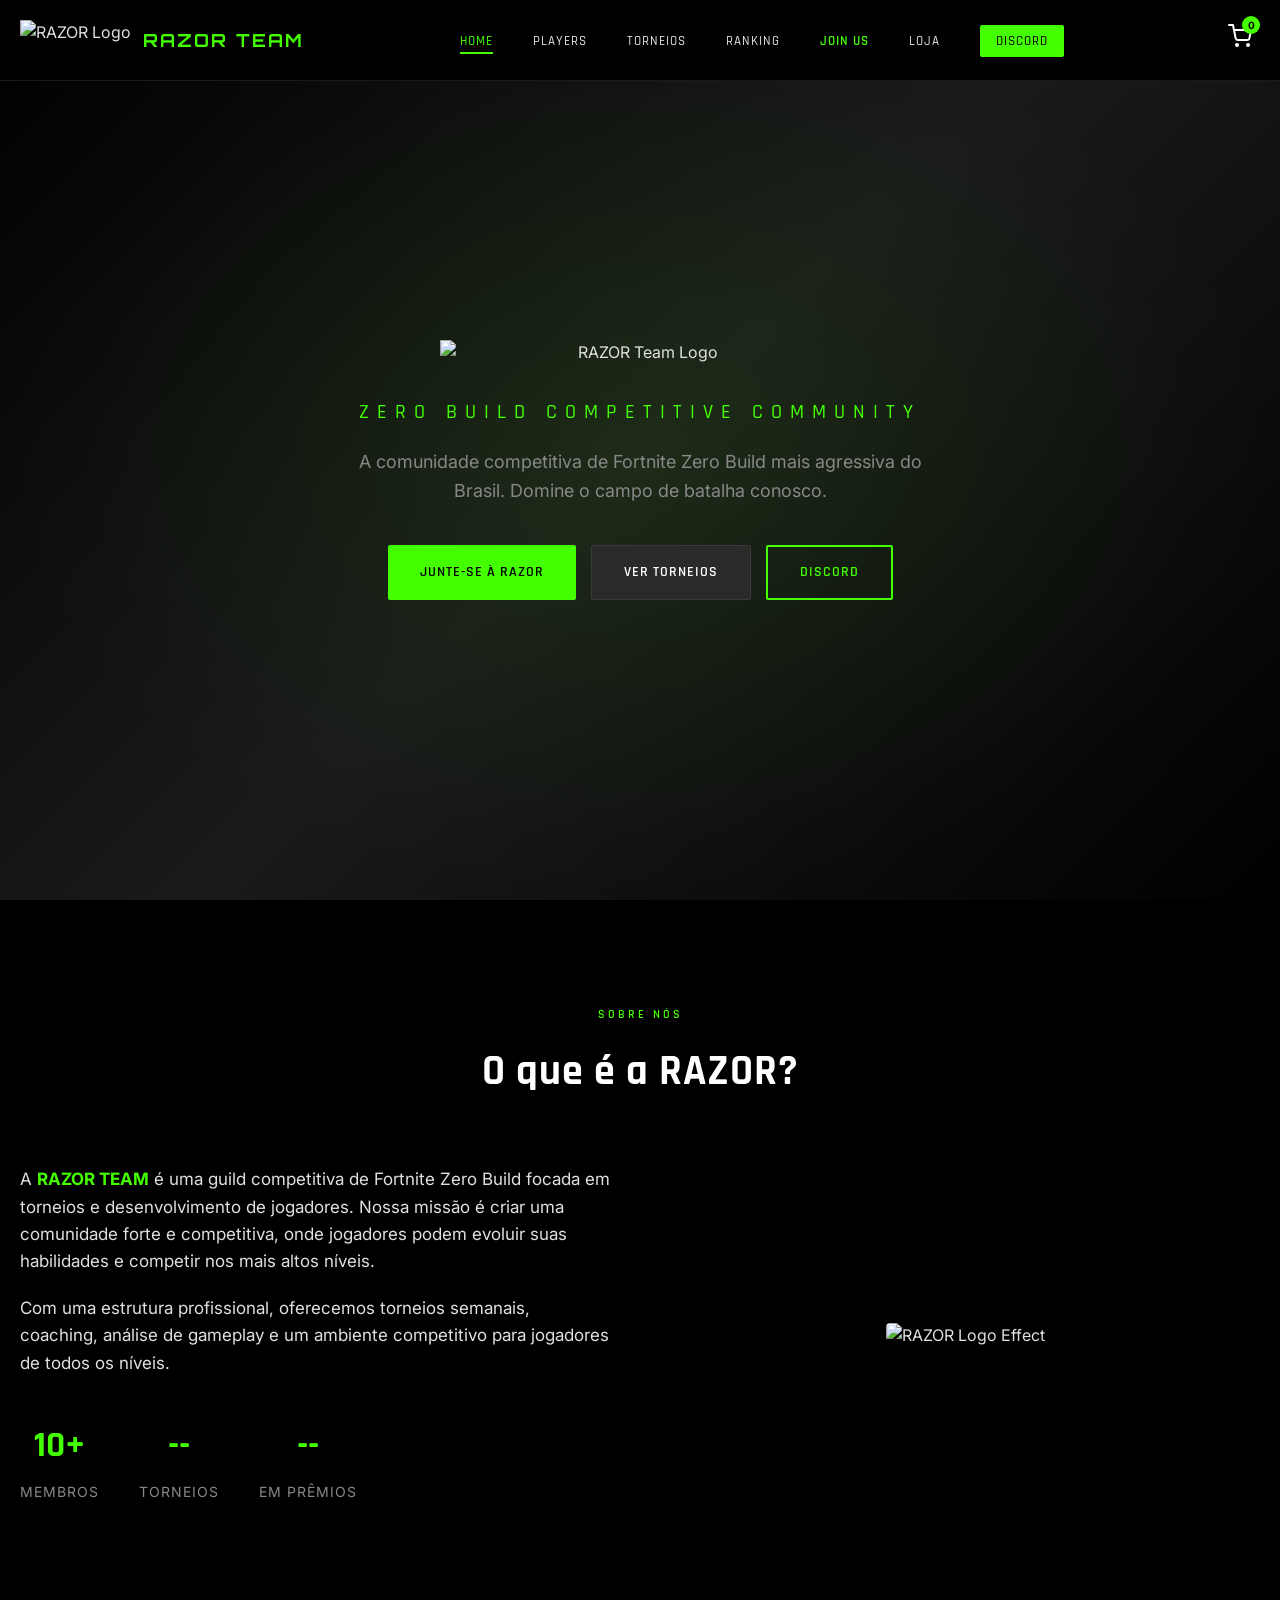
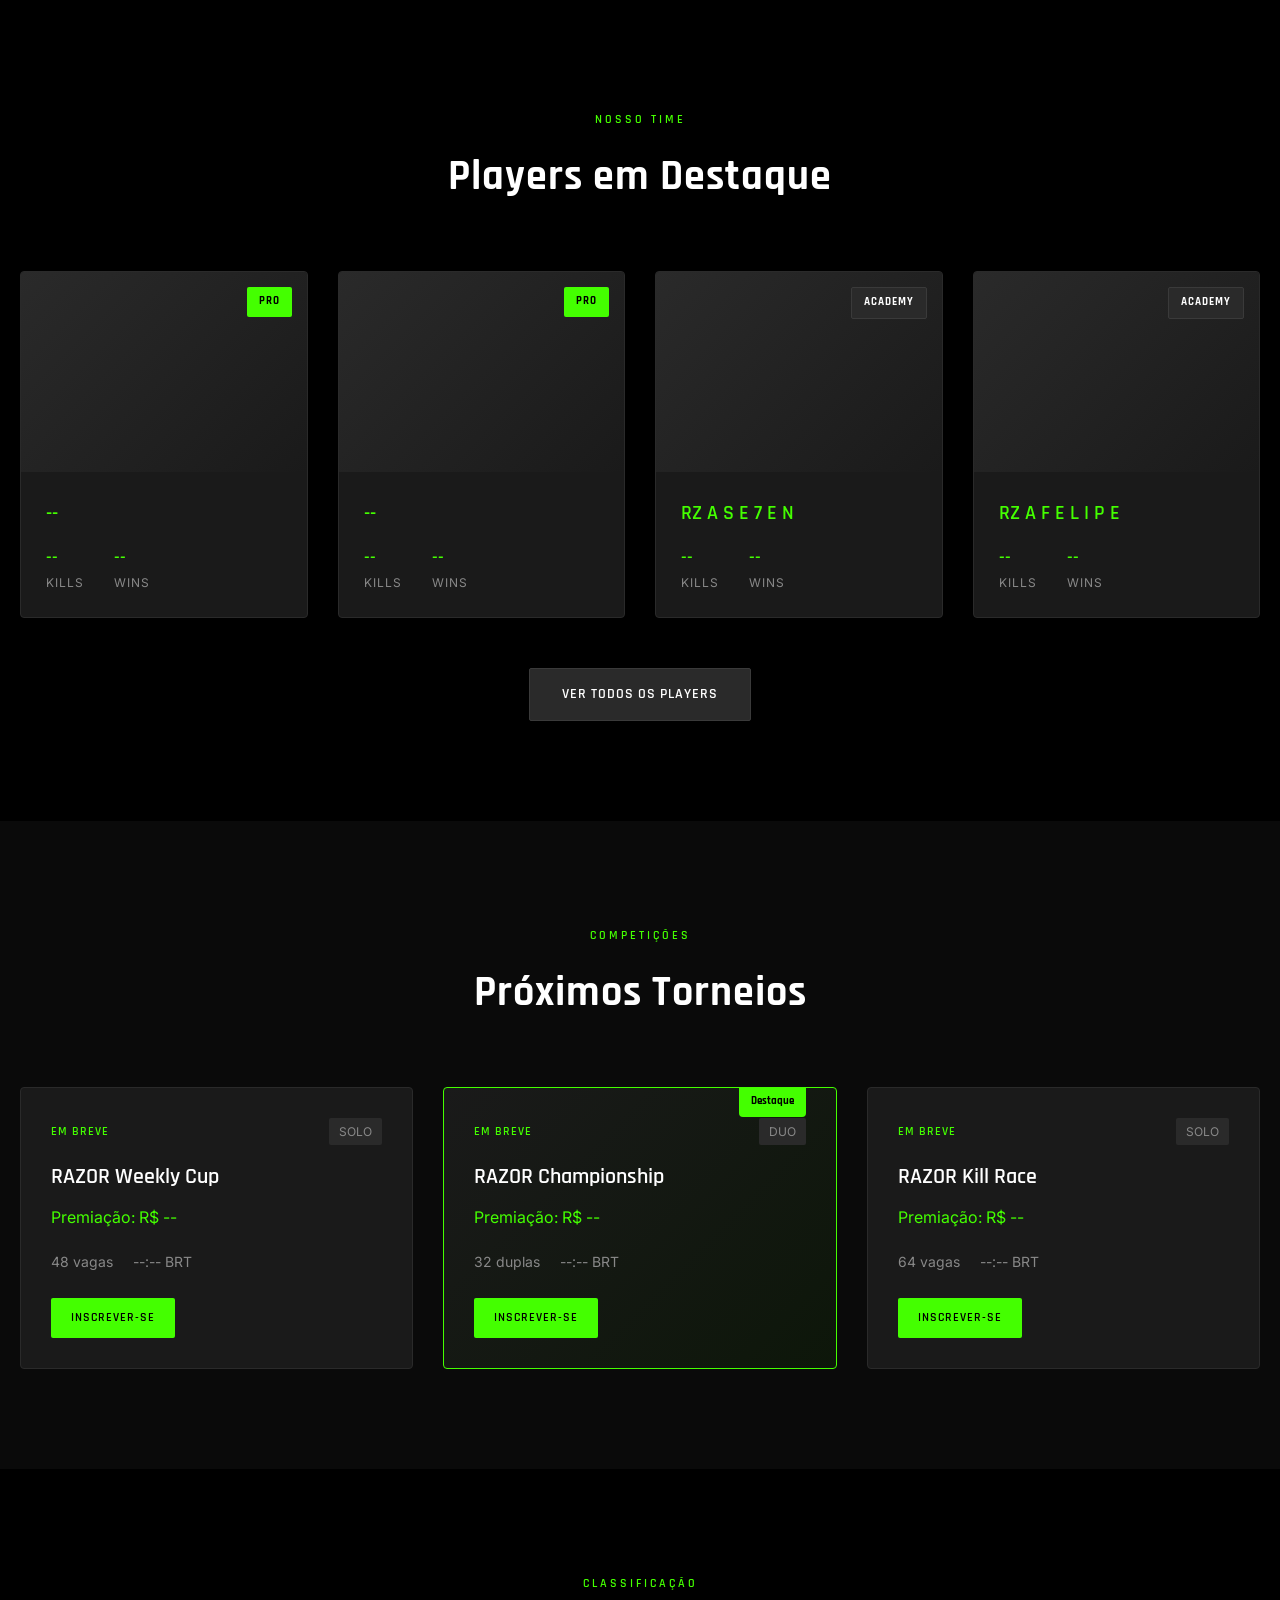
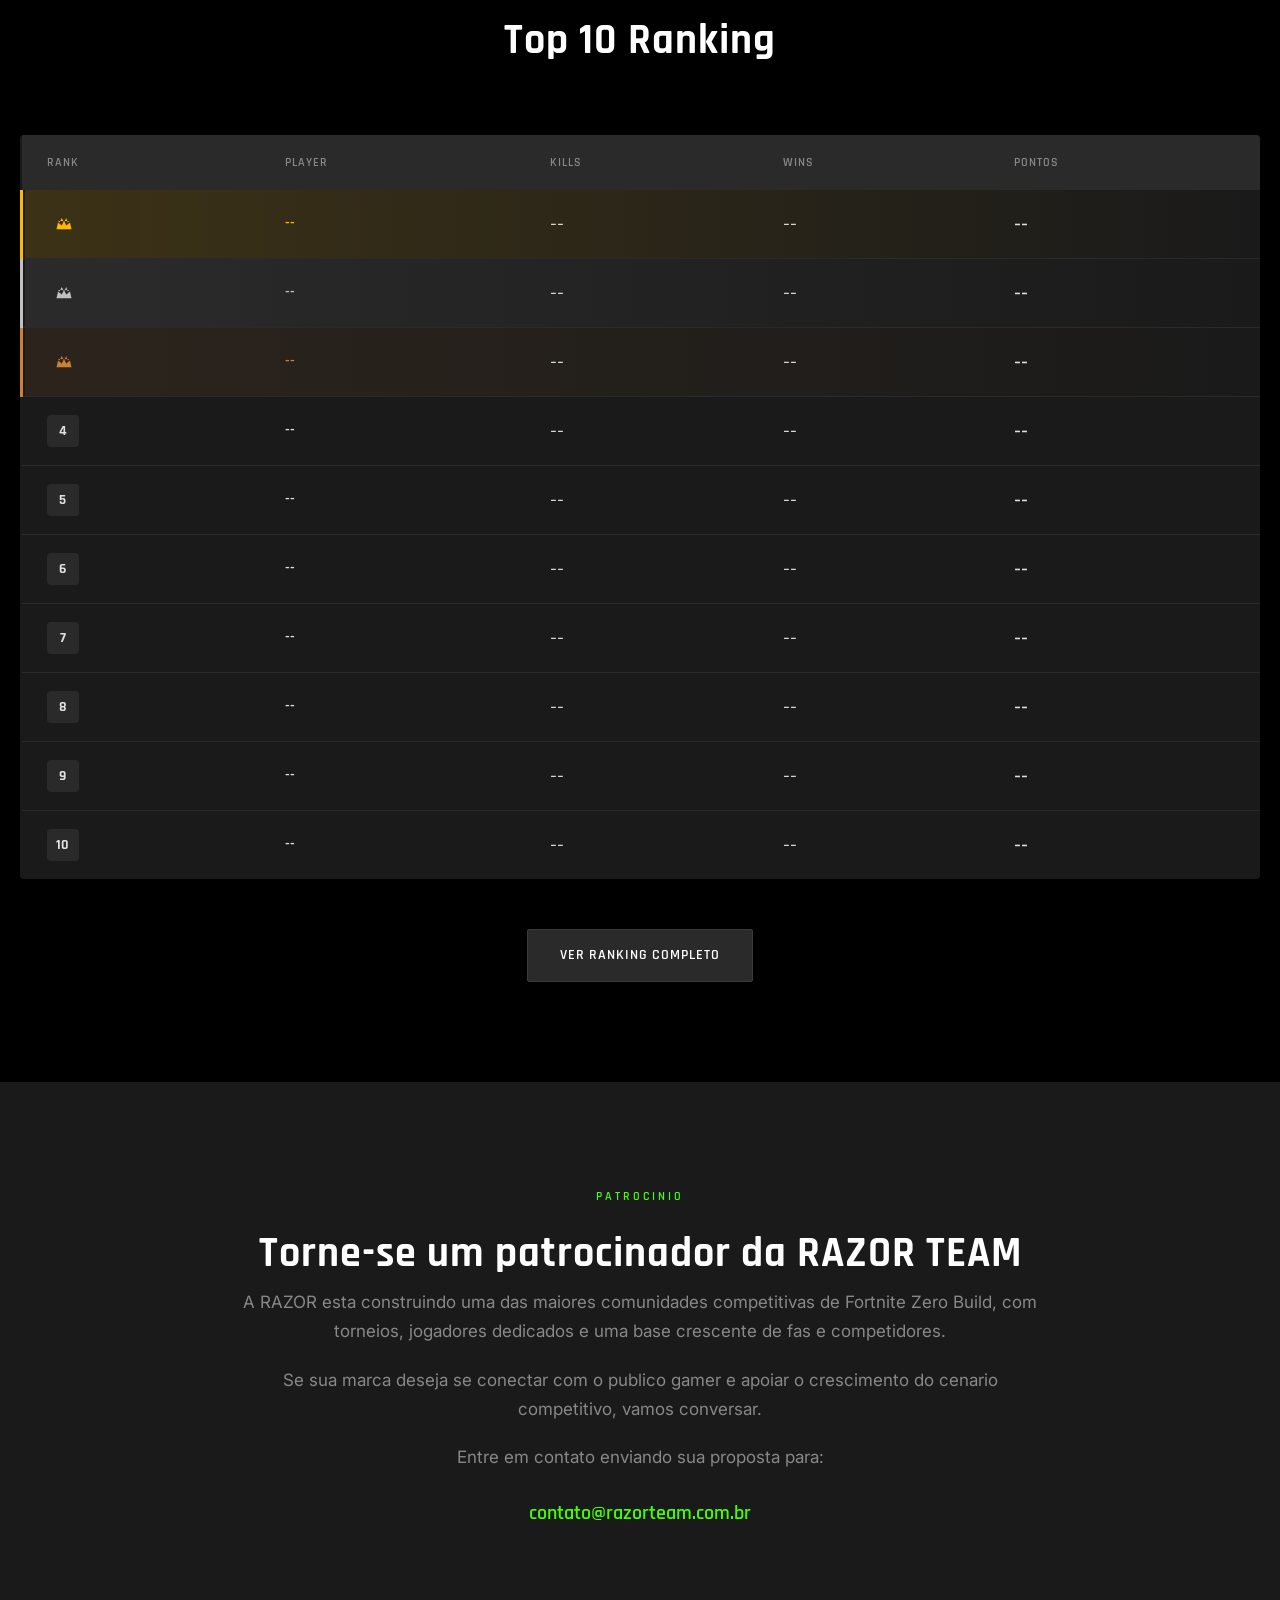
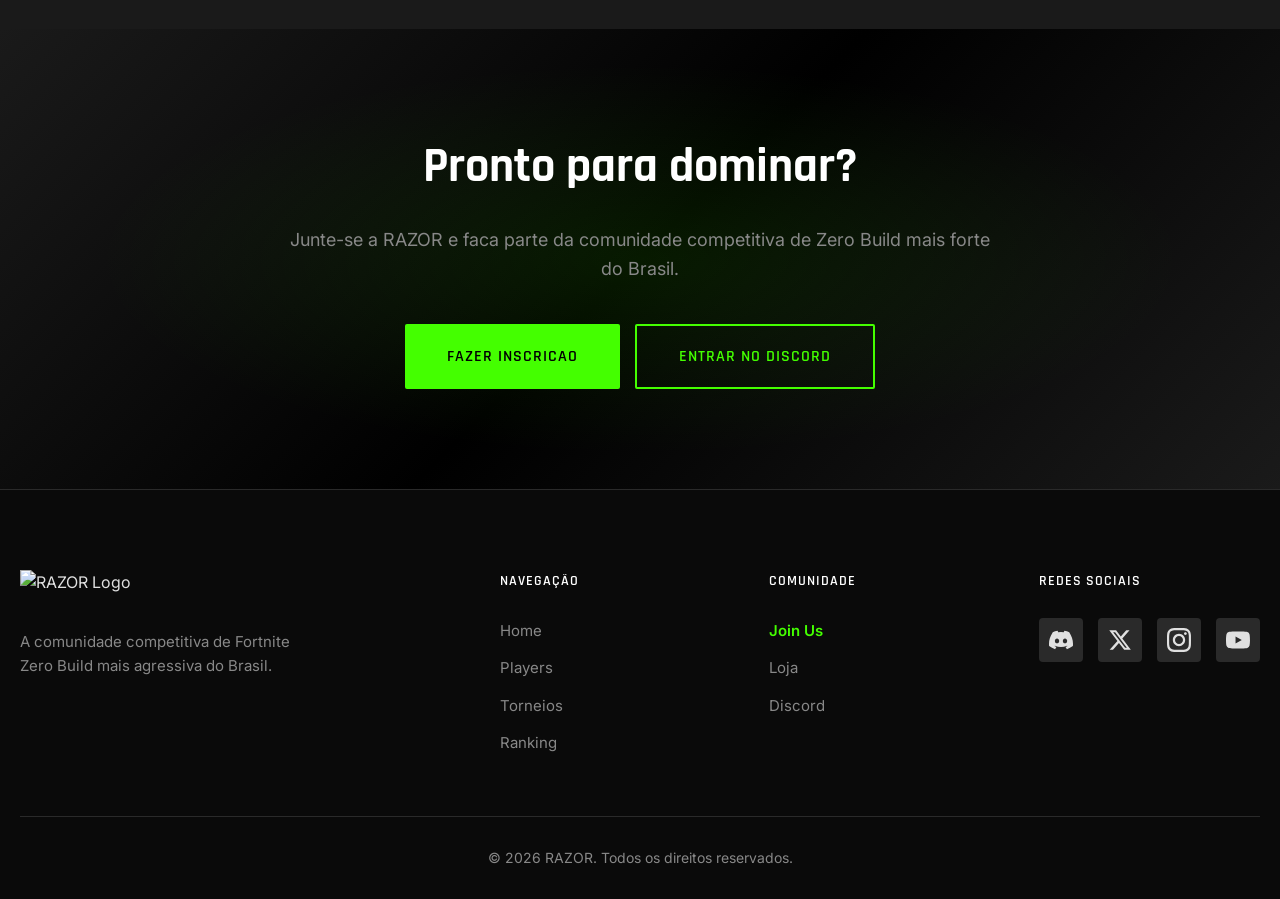
==== Razor Team Website/public/index.html @ 5b255fff "Add files via upload" ====
<!DOCTYPE html>
<html lang="pt-BR">
<head>
    <meta charset="UTF-8">
    <meta name="viewport" content="width=device-width, initial-scale=1.0">
    <title>RAZOR - Zero Build Competitive Community</title>
    <link rel="preconnect" href="https://fonts.googleapis.com">
    <link rel="preconnect" href="https://fonts.gstatic.com" crossorigin>
    <link href="https://fonts.googleapis.com/css2?family=Rajdhani:wght@400;500;600;700&family=Inter:wght@400;500;600;700&family=Orbitron:wght@700&display=swap" rel="stylesheet">
    <link rel="stylesheet" href="css/style.css">
</head>
<body>
    <!-- Header -->
    <header class="header">
        <div class="container">
            <a href="index.html" class="logo">
                <img src="https://hebbkx1anhila5yf.public.blob.vercel-storage.com/222-GKtyNvT90SRGeOg1lwQUpSvoTmtwaH.png" alt="RAZOR Logo">
                <span class="logo-text">RAZOR TEAM</span>
            </a>
            <nav class="nav">
                <ul class="nav-list">
                    <li><a href="index.html" class="active">Home</a></li>
                    <li><a href="players.html">Players</a></li>
                    <li><a href="tournaments.html">Torneios</a></li>
                    <li><a href="ranking.html">Ranking</a></li>
                    <li><a href="join.html" class="join-link">Join Us</a></li>
                    <li><a href="shop.html">Loja</a></li>
                    <li><a href="https://discord.gg/razor" target="_blank" class="discord-link">Discord</a></li>
                </ul>
            </nav>
            <div class="nav-actions">
                <a href="cart.html" class="cart-icon">
                    <svg xmlns="http://www.w3.org/2000/svg" width="24" height="24" viewBox="0 0 24 24" fill="none" stroke="currentColor" stroke-width="2" stroke-linecap="round" stroke-linejoin="round">
                        <circle cx="9" cy="21" r="1"></circle>
                        <circle cx="20" cy="21" r="1"></circle>
                        <path d="M1 1h4l2.68 13.39a2 2 0 0 0 2 1.61h9.72a2 2 0 0 0 2-1.61L23 6H6"></path>
                    </svg>
                    <span class="cart-count">0</span>
                </a>
                <button class="mobile-menu-btn" aria-label="Menu">
                    <span></span>
                    <span></span>
                    <span></span>
                </button>
            </div>
        </div>
    </header>

    <!-- Mobile Menu -->
    <div class="mobile-menu">
        <ul class="mobile-nav-list">
            <li><a href="index.html" class="active">Home</a></li>
            <li><a href="players.html">Players</a></li>
            <li><a href="tournaments.html">Torneios</a></li>
            <li><a href="ranking.html">Ranking</a></li>
            <li><a href="join.html" class="join-link">Join Us</a></li>
            <li><a href="shop.html">Loja</a></li>
            <li><a href="https://discord.gg/razor" target="_blank">Discord</a></li>
        </ul>
    </div>

    <!-- Hero Section -->
    <section class="hero">
        <div class="hero-bg">
            <div class="hero-gradient"></div>
        </div>
        <div class="container hero-content">
            <div class="hero-logo">
                <img src="https://i.imgur.com/SmkrFYr.png" alt="RAZOR Team Logo">
            </div>
           <!--<h1 class="hero-title">RAZOR</h1>-->
            <p class="hero-subtitle">Zero Build Competitive Community</p>
            <p class="hero-description">A comunidade competitiva de Fortnite Zero Build mais agressiva do Brasil. Domine o campo de batalha conosco.</p>
            <div class="hero-buttons">
                <a href="join.html" class="btn btn-primary">Junte-se à RAZOR</a>
                <a href="tournaments.html" class="btn btn-secondary">Ver Torneios</a>
                <a href="https://discord.gg/razor" target="_blank" class="btn btn-outline">Discord</a>
            </div>
        </div>
    </section>

    <!-- About Section -->
    <section class="about section">
        <div class="container">
            <div class="section-header">
                <span class="section-tag">Sobre Nós</span>
                <h2 class="section-title">O que é a RAZOR?</h2>
            </div>
            <div class="about-grid">
                <div class="about-content">
                    <p>A <strong>RAZOR TEAM</strong> é uma guild competitiva de Fortnite Zero Build focada em torneios e desenvolvimento de jogadores. Nossa missão é criar uma comunidade forte e competitiva, onde jogadores podem evoluir suas habilidades e competir nos mais altos níveis.</p>
                    <p>Com uma estrutura profissional, oferecemos torneios semanais, coaching, análise de gameplay e um ambiente competitivo para jogadores de todos os níveis.</p>
                    <div class="about-stats">
                        <div class="stat-item">
                            <span class="stat-number">10+</span>
                            <span class="stat-label">Membros</span>
                        </div>
                        <div class="stat-item">
                            <span class="stat-number">--</span>
                            <span class="stat-label">Torneios</span>
                        </div>
                        <div class="stat-item">
                            <span class="stat-number">--</span>
                            <span class="stat-label">Em Prêmios</span>
                        </div>
                    </div>
                </div>
                <div class="about-image">
                    <img src="https://i.imgur.com/BAHKPCS.png" alt="RAZOR Logo Effect">
                </div>
            </div>
        </div>
    </section>

    <!-- Featured Players -->
    <section class="players-preview section">
        <div class="container">
            <div class="section-header">
                <span class="section-tag">Nosso Time</span>
                <h2 class="section-title">Players em Destaque</h2>
            </div>
            <div class="players-grid">
                <div class="player-card">
                    <div class="player-image">
                        <div class="player-tier pro">PRO</div>
                    </div>
                    <div class="player-info">
                        <h3 class="player-name">--</h3>
                        <div class="player-stats">
                            <div class="stat">
                                <span class="stat-value">--</span>
                                <span class="stat-label">Kills</span>
                            </div>
                            <div class="stat">
                                <span class="stat-value">--</span>
                                <span class="stat-label">Wins</span>
                            </div>
                        </div>
                    </div>
                </div>
                <div class="player-card">
                    <div class="player-image">
                        <div class="player-tier pro">PRO</div>
                    </div>
                    <div class="player-info">
                        <h3 class="player-name">--</h3>
                        <div class="player-stats">
                            <div class="stat">
                                <span class="stat-value">--</span>
                                <span class="stat-label">Kills</span>
                            </div>
                            <div class="stat">
                                <span class="stat-value">--</span>
                                <span class="stat-label">Wins</span>
                            </div>
                        </div>
                    </div>
                </div>
                <div class="player-card">
                    <div class="player-image">
                        <div class="player-tier academy">ACADEMY</div>
                    </div>
                    <div class="player-info">
                        <h3 class="player-name">RZ A S E 7 E N</h3>
                        <div class="player-stats">
                            <div class="stat">
                                <span class="stat-value">--</span>
                                <span class="stat-label">Kills</span>
                            </div>
                            <div class="stat">
                                <span class="stat-value">--</span>
                                <span class="stat-label">Wins</span>
                            </div>
                        </div>
                    </div>
                </div>
                <div class="player-card">
                    <div class="player-image">
                        <div class="player-tier academy">ACADEMY</div>
                    </div>
                    <div class="player-info">
                        <h3 class="player-name">RZ A  F E L I P E</h3>
                        <div class="player-stats">
                            <div class="stat">
                                <span class="stat-value">--</span>
                                <span class="stat-label">Kills</span>
                            </div>
                            <div class="stat">
                                <span class="stat-value">--</span>
                                <span class="stat-label">Wins</span>
                            </div>
                        </div>
                    </div>
                </div>
            </div>
            <div class="section-cta">
                <a href="players.html" class="btn btn-secondary">Ver Todos os Players</a>
            </div>
        </div>
    </section>

    <!-- Tournaments Preview -->
    <section class="tournaments-preview section section-dark">
        <div class="container">
            <div class="section-header">
                <span class="section-tag">Competições</span>
                <h2 class="section-title">Próximos Torneios</h2>
            </div>
            <div class="tournaments-grid">
                <div class="tournament-card">
                    <div class="tournament-header">
                        <span class="tournament-date">EM BREVE</span>
                        <span class="tournament-format">Solo</span>
                    </div>
                    <h3 class="tournament-name">RAZOR Weekly Cup</h3>
                    <p class="tournament-prize">Premiação: R$ --</p>
                    <div class="tournament-info">
                        <span>48 vagas</span>
                        <span>--:-- BRT</span>
                    </div>
                    <a href="tournaments.html" class="btn btn-primary btn-small">Inscrever-se</a>
                </div>
                <div class="tournament-card featured">
                    <div class="tournament-badge">Destaque</div>
                    <div class="tournament-header">
                        <span class="tournament-date">EM BREVE</span>
                        <span class="tournament-format">Duo</span>
                    </div>
                    <h3 class="tournament-name">RAZOR Championship</h3>
                    <p class="tournament-prize">Premiação: R$ --</p>
                    <div class="tournament-info">
                        <span>32 duplas</span>
                        <span>--:--  BRT</span>
                    </div>
                    <a href="tournaments.html" class="btn btn-primary btn-small">Inscrever-se</a>
                </div>
                <div class="tournament-card">
                    <div class="tournament-header">
                        <span class="tournament-date">EM BREVE</span>
                        <span class="tournament-format">Solo</span>
                    </div>
                    <h3 class="tournament-name">RAZOR Kill Race</h3>
                    <p class="tournament-prize">Premiação: R$ --</p>
                    <div class="tournament-info">
                        <span>64 vagas</span>
                        <span>--:-- BRT</span>
                    </div>
                    <a href="tournaments.html" class="btn btn-primary btn-small">Inscrever-se</a>
                </div>
            </div>
        </div>
    </section>

    <!-- Leaderboard Preview -->
    <section class="leaderboard-preview section">
        <div class="container">
            <div class="section-header">
                <span class="section-tag">Classificação</span>
                <h2 class="section-title">Top 10 Ranking</h2>
            </div>
            <div class="leaderboard-table-wrapper">
                <table class="leaderboard-table">
                    <thead>
                        <tr>
                            <th>Rank</th>
                            <th>Player</th>
                            <th>Kills</th>
                            <th>Wins</th>
                            <th>Pontos</th>
                        </tr>
                    </thead>
                    <tbody>
                        <tr class="rank-gold">
                            <td>
                                <span class="rank-badge-icon">
                                    <svg class="crown-icon gold" width="18" height="18" viewBox="0 0 24 24" fill="currentColor">
                                        <path d="M2 19h20l-2-9-5 4-3-6-3 6-5-4-2 9zm2-11l2 2 3-6 3 6 3-6 2 6 2-2"/>
                                    </svg>
                                </span>
                            </td>
                            <td class="player-name player-gold">--</td>
                            <td>--</td>
                            <td>--</td>
                            <td class="points-highlight">--</td>
                        </tr>
                        <tr class="rank-silver">
                            <td>
                                <span class="rank-badge-icon">
                                    <svg class="crown-icon silver" width="18" height="18" viewBox="0 0 24 24" fill="currentColor">
                                        <path d="M2 19h20l-2-9-5 4-3-6-3 6-5-4-2 9zm2-11l2 2 3-6 3 6 3-6 2 6 2-2"/>
                                    </svg>
                                </span>
                            </td>
                            <td class="player-name player-silver">--</td>
                            <td>--</td>
                            <td>--</td>
                            <td class="points-highlight">--</td>
                        </tr>
                        <tr class="rank-bronze">
                            <td>
                                <span class="rank-badge-icon">
                                    <svg class="crown-icon bronze" width="18" height="18" viewBox="0 0 24 24" fill="currentColor">
                                        <path d="M2 19h20l-2-9-5 4-3-6-3 6-5-4-2 9zm2-11l2 2 3-6 3 6 3-6 2 6 2-2"/>
                                    </svg>
                                </span>
                            </td>
                            <td class="player-name player-bronze">--</td>
                            <td>--</td>
                            <td>--</td>
                            <td class="points-highlight">--</td>
                        </tr>
                        <tr>
                            <td><span class="rank-badge">4</span></td>
                            <td class="player-name">--</td>
                            <td>--</td>
                            <td>--</td>
                            <td class="points-highlight">--</td>
                        </tr>
                        <tr>
                            <td><span class="rank-badge">5</span></td>
                            <td class="player-name">--</td>
                            <td>--</td>
                            <td>--</td>
                            <td class="points-highlight">--</td>
                        </tr>
                        <tr>
                            <td><span class="rank-badge">6</span></td>
                            <td class="player-name">--</td>
                            <td>--</td>
                            <td>--</td>
                            <td class="points-highlight">--</td>
                        </tr>
                        <tr>
                            <td><span class="rank-badge">7</span></td>
                            <td class="player-name">--</td>
                            <td>--</td>
                            <td>--</td>
                            <td class="points-highlight">--</td>
                        </tr>
                        <tr>
                            <td><span class="rank-badge">8</span></td>
                            <td class="player-name">--</td>
                            <td>--</td>
                            <td>--</td>
                            <td class="points-highlight">--</td>
                        </tr>
                        <tr>
                            <td><span class="rank-badge">9</span></td>
                            <td class="player-name">--</td>
                            <td>--</td>
                            <td>--</td>
                            <td class="points-highlight">--</td>
                        </tr>
                        <tr>
                            <td><span class="rank-badge">10</span></td>
                            <td class="player-name">--</td>
                            <td>--</td>
                            <td>--</td>
                            <td class="points-highlight">--</td>
                        </tr>
                    </tbody>
                </table>
            </div>
            <div class="section-cta">
                <a href="ranking.html" class="btn btn-secondary">Ver Ranking Completo</a>
            </div>
        </div>
    </section>

    <!-- Sponsorship Section -->
    <section class="sponsorship-section section">
        <div class="container">
            <div class="sponsorship-content">
                <span class="section-tag">Patrocinio</span>
                <h2 class="section-title">Torne-se um patrocinador da RAZOR TEAM</h2>
                <p class="sponsorship-text">A RAZOR esta construindo uma das maiores comunidades competitivas de Fortnite Zero Build, com torneios, jogadores dedicados e uma base crescente de fas e competidores.</p>
                <p class="sponsorship-text">Se sua marca deseja se conectar com o publico gamer e apoiar o crescimento do cenario competitivo, vamos conversar.</p>
                <p class="sponsorship-text">Entre em contato enviando sua proposta para:</p>
                <a href="mailto:contato@razorteam.com.br" class="sponsorship-email">contato@razorteam.com.br</a>
            </div>
        </div>
    </section>

    <!-- CTA Section -->
    <section class="cta-section">
        <div class="container">
            <div class="cta-content">
                <h2 class="cta-title">Pronto para dominar?</h2>
                <p class="cta-description">Junte-se a RAZOR e faca parte da comunidade competitiva de Zero Build mais forte do Brasil.</p>
                <div class="cta-buttons">
                    <a href="join.html" class="btn btn-primary btn-large">Fazer Inscricao</a>
                    <a href="https://discord.gg/razor" target="_blank" class="btn btn-outline btn-large">Entrar no Discord</a>
                </div>
            </div>
        </div>
    </section>

    <!-- Footer -->
    <footer class="footer">
        <div class="container">
            <div class="footer-grid">
                <div class="footer-brand">
                    <img src="https://hebbkx1anhila5yf.public.blob.vercel-storage.com/222-GKtyNvT90SRGeOg1lwQUpSvoTmtwaH.png" alt="RAZOR Logo" class="footer-logo">
                    <p>A comunidade competitiva de Fortnite Zero Build mais agressiva do Brasil.</p>
                </div>
                <div class="footer-links">
                    <h4>Navegação</h4>
                    <ul>
                        <li><a href="index.html">Home</a></li>
                        <li><a href="players.html">Players</a></li>
                        <li><a href="tournaments.html">Torneios</a></li>
                        <li><a href="ranking.html">Ranking</a></li>
                    </ul>
                </div>
                <div class="footer-links">
                    <h4>Comunidade</h4>
                    <ul>
                    <li><a href="join.html" class="join-link">Join Us</a></li>
                        <li><a href="shop.html">Loja</a></li>
                        <li><a href="https://discord.gg/razor" target="_blank">Discord</a></li>
                    </ul>
                </div>
                <div class="footer-social">
                    <h4>Redes Sociais</h4>
                    <div class="social-links">
                        <a href="https://discord.gg/razor" target="_blank" aria-label="Discord">
                            <svg xmlns="http://www.w3.org/2000/svg" width="24" height="24" viewBox="0 0 24 24" fill="currentColor">
                                <path d="M20.317 4.37a19.791 19.791 0 0 0-4.885-1.515.074.074 0 0 0-.079.037c-.21.375-.444.864-.608 1.25a18.27 18.27 0 0 0-5.487 0 12.64 12.64 0 0 0-.617-1.25.077.077 0 0 0-.079-.037A19.736 19.736 0 0 0 3.677 4.37a.07.07 0 0 0-.032.027C.533 9.046-.32 13.58.099 18.057a.082.082 0 0 0 .031.057 19.9 19.9 0 0 0 5.993 3.03.078.078 0 0 0 .084-.028 14.09 14.09 0 0 0 1.226-1.994.076.076 0 0 0-.041-.106 13.107 13.107 0 0 1-1.872-.892.077.077 0 0 1-.008-.128 10.2 10.2 0 0 0 .372-.292.074.074 0 0 1 .077-.01c3.928 1.793 8.18 1.793 12.062 0a.074.074 0 0 1 .078.01c.12.098.246.198.373.292a.077.077 0 0 1-.006.127 12.299 12.299 0 0 1-1.873.892.077.077 0 0 0-.041.107c.36.698.772 1.362 1.225 1.993a.076.076 0 0 0 .084.028 19.839 19.839 0 0 0 6.002-3.03.077.077 0 0 0 .032-.054c.5-5.177-.838-9.674-3.549-13.66a.061.061 0 0 0-.031-.03zM8.02 15.33c-1.183 0-2.157-1.085-2.157-2.419 0-1.333.956-2.419 2.157-2.419 1.21 0 2.176 1.096 2.157 2.42 0 1.333-.956 2.418-2.157 2.418zm7.975 0c-1.183 0-2.157-1.085-2.157-2.419 0-1.333.955-2.419 2.157-2.419 1.21 0 2.176 1.096 2.157 2.42 0 1.333-.946 2.418-2.157 2.418z"/>
                            </svg>
                        </a>
                        <a href="#" aria-label="Twitter">
                            <svg xmlns="http://www.w3.org/2000/svg" width="24" height="24" viewBox="0 0 24 24" fill="currentColor">
                                <path d="M18.244 2.25h3.308l-7.227 8.26 8.502 11.24H16.17l-5.214-6.817L4.99 21.75H1.68l7.73-8.835L1.254 2.25H8.08l4.713 6.231zm-1.161 17.52h1.833L7.084 4.126H5.117z"/>
                            </svg>
                        </a>
                        <a href="#" aria-label="Instagram">
                            <svg xmlns="http://www.w3.org/2000/svg" width="24" height="24" viewBox="0 0 24 24" fill="currentColor">
                                <path d="M12 2.163c3.204 0 3.584.012 4.85.07 3.252.148 4.771 1.691 4.919 4.919.058 1.265.069 1.645.069 4.849 0 3.205-.012 3.584-.069 4.849-.149 3.225-1.664 4.771-4.919 4.919-1.266.058-1.644.07-4.85.07-3.204 0-3.584-.012-4.849-.07-3.26-.149-4.771-1.699-4.919-4.92-.058-1.265-.07-1.644-.07-4.849 0-3.204.013-3.583.07-4.849.149-3.227 1.664-4.771 4.919-4.919 1.266-.057 1.645-.069 4.849-.069zm0-2.163c-3.259 0-3.667.014-4.947.072-4.358.2-6.78 2.618-6.98 6.98-.059 1.281-.073 1.689-.073 4.948 0 3.259.014 3.668.072 4.948.2 4.358 2.618 6.78 6.98 6.98 1.281.058 1.689.072 4.948.072 3.259 0 3.668-.014 4.948-.072 4.354-.2 6.782-2.618 6.979-6.98.059-1.28.073-1.689.073-4.948 0-3.259-.014-3.667-.072-4.947-.196-4.354-2.617-6.78-6.979-6.98-1.281-.059-1.69-.073-4.949-.073zm0 5.838c-3.403 0-6.162 2.759-6.162 6.162s2.759 6.163 6.162 6.163 6.162-2.759 6.162-6.163c0-3.403-2.759-6.162-6.162-6.162zm0 10.162c-2.209 0-4-1.79-4-4 0-2.209 1.791-4 4-4s4 1.791 4 4c0 2.21-1.791 4-4 4zm6.406-11.845c-.796 0-1.441.645-1.441 1.44s.645 1.44 1.441 1.44c.795 0 1.439-.645 1.439-1.44s-.644-1.44-1.439-1.44z"/>
                            </svg>
                        </a>
                        <a href="#" aria-label="YouTube">
                            <svg xmlns="http://www.w3.org/2000/svg" width="24" height="24" viewBox="0 0 24 24" fill="currentColor">
                                <path d="M23.498 6.186a3.016 3.016 0 0 0-2.122-2.136C19.505 3.545 12 3.545 12 3.545s-7.505 0-9.377.505A3.017 3.017 0 0 0 .502 6.186C0 8.07 0 12 0 12s0 3.93.502 5.814a3.016 3.016 0 0 0 2.122 2.136c1.871.505 9.376.505 9.376.505s7.505 0 9.377-.505a3.015 3.015 0 0 0 2.122-2.136C24 15.93 24 12 24 12s0-3.93-.502-5.814zM9.545 15.568V8.432L15.818 12l-6.273 3.568z"/>
                            </svg>
                        </a>
                    </div>
                </div>
            </div>
            <div class="footer-bottom">
                <p>&copy; 2026 RAZOR. Todos os direitos reservados.</p>
            </div>
        </div>
    </footer>

    <script src="js/script.js"></script>
</body>
</html>
---- Razor Team Website/public/css/style.css ----
/* ===== CSS Variables ===== */
:root {
    --color-black: #000000;
    --color-dark: #0a0a0a;
    --color-dark-gray: #1a1a1a;
    --color-gray: #2a2a2a;
    --color-light-gray: #3a3a3a;
    --color-green: #44ff00;
    --color-green-dark: #38cc00;
    --color-white: #ffffff;
    --color-text: #e0e0e0;
    --color-text-muted: #888888;
    
    --font-primary: 'Inter', sans-serif;
    --font-display: 'Rajdhani', sans-serif;
    --font-logo: 'Orbitron', sans-serif;
    
    --transition-fast: 0.2s ease;
    --transition-normal: 0.3s ease;
    --transition-slow: 0.5s ease;
    
    --shadow-sm: 0 2px 4px rgba(0, 0, 0, 0.3);
    --shadow-md: 0 4px 12px rgba(0, 0, 0, 0.4);
    --shadow-lg: 0 8px 24px rgba(0, 0, 0, 0.5);
    --shadow-green: 0 0 20px rgba(68, 255, 0, 0.3);
}

/* ===== Reset & Base ===== */
*, *::before, *::after {
    margin: 0;
    padding: 0;
    box-sizing: border-box;
}

html {
    scroll-behavior: smooth;
}

body {
    font-family: var(--font-primary);
    font-size: 16px;
    line-height: 1.6;
    color: var(--color-text);
    background-color: var(--color-black);
    overflow-x: hidden;
}

a {
    text-decoration: none;
    color: inherit;
    transition: color var(--transition-fast);
}

img {
    max-width: 100%;
    height: auto;
    display: block;
}

ul {
    list-style: none;
}

button {
    font-family: inherit;
    cursor: pointer;
    border: none;
    background: none;
}

/* ===== Utilities ===== */
.container {
    width: 100%;
    max-width: 1400px;
    margin: 0 auto;
    padding: 0 20px;
}

.section {
    padding: 100px 0;
}

.section-dark {
    background-color: var(--color-dark);
}

.section-header {
    text-align: center;
    margin-bottom: 60px;
}

.section-tag {
    display: inline-block;
    font-family: var(--font-display);
    font-size: 12px;
    font-weight: 600;
    letter-spacing: 3px;
    text-transform: uppercase;
    color: var(--color-green);
    margin-bottom: 15px;
}

.section-title {
    font-family: var(--font-display);
    font-size: clamp(28px, 5vw, 42px);
    font-weight: 700;
    color: var(--color-white);
    letter-spacing: 1px;
}

.section-cta {
    text-align: center;
    margin-top: 50px;
}

/* ===== Buttons ===== */
.btn {
    display: inline-flex;
    align-items: center;
    justify-content: center;
    gap: 10px;
    font-family: var(--font-display);
    font-size: 14px;
    font-weight: 600;
    letter-spacing: 1px;
    text-transform: uppercase;
    padding: 14px 32px;
    border-radius: 2px;
    transition: all var(--transition-normal);
    position: relative;
    overflow: hidden;
}

.btn-primary {
    background: var(--color-green);
    color: var(--color-black);
}

.btn-primary:hover {
    background: var(--color-green-dark);
    transform: translateY(-2px);
    box-shadow: var(--shadow-green);
}

.btn-secondary {
    background: var(--color-gray);
    color: var(--color-white);
    border: 1px solid var(--color-light-gray);
}

.btn-secondary:hover {
    background: var(--color-light-gray);
    border-color: var(--color-green);
}

.btn-outline {
    background: transparent;
    color: var(--color-green);
    border: 2px solid var(--color-green);
}

.btn-outline:hover {
    background: var(--color-green);
    color: var(--color-black);
}

.btn-small {
    padding: 10px 20px;
    font-size: 12px;
}

.btn-large {
    padding: 18px 42px;
    font-size: 16px;
}

/* ===== Header ===== */
.header {
    position: fixed;
    top: 0;
    left: 0;
    right: 0;
    z-index: 1000;
    background: rgba(0, 0, 0, 0.95);
    backdrop-filter: blur(10px);
    border-bottom: 1px solid var(--color-dark-gray);
    transition: all var(--transition-normal);
}

.header .container {
    display: flex;
    align-items: center;
    justify-content: space-between;
    height: 80px;
}

.logo {
    display: flex;
    align-items: center;
    gap: 12px;
}

.logo img {
    height: 40px;
    width: auto;
}

.logo-text {
    font-family: var(--font-logo);
    font-size: 18px;
    font-weight: 700;
    letter-spacing: 2px;
    color: var(--color-green);
    text-transform: uppercase;
}

.nav-list {
    display: flex;
    align-items: center;
    gap: 40px;
}

.nav-list a {
    font-family: var(--font-display);
    font-size: 13px;
    font-weight: 500;
    letter-spacing: 1px;
    text-transform: uppercase;
    color: var(--color-text);
    position: relative;
}

.nav-list a::after {
    content: '';
    position: absolute;
    bottom: -5px;
    left: 0;
    width: 0;
    height: 2px;
    background: var(--color-green);
    transition: width var(--transition-normal);
}

.nav-list a:hover,
.nav-list a.active {
    color: var(--color-green);
}

.nav-list a:hover::after,
.nav-list a.active::after {
    width: 100%;
}

.join-link {
    color: var(--color-green) !important;
    font-weight: 600 !important;
}

.join-link:hover {
    color: var(--color-green-dark) !important;
}

.discord-link {
    background: var(--color-green);
    color: var(--color-black) !important;
    padding: 8px 16px;
    border-radius: 2px;
}

.discord-link::after {
    display: none !important;
}

.discord-link:hover {
    background: var(--color-green-dark);
}

.nav-actions {
    display: flex;
    align-items: center;
    gap: 20px;
}

.cart-icon {
    position: relative;
    color: var(--color-white);
    padding: 8px;
}

.cart-icon:hover {
    color: var(--color-green);
}

.cart-count {
    position: absolute;
    top: 0;
    right: 0;
    background: var(--color-green);
    color: var(--color-black);
    font-size: 10px;
    font-weight: 700;
    width: 18px;
    height: 18px;
    border-radius: 50%;
    display: flex;
    align-items: center;
    justify-content: center;
}

.mobile-menu-btn {
    display: none;
    flex-direction: column;
    gap: 5px;
    padding: 5px;
}

.mobile-menu-btn span {
    display: block;
    width: 25px;
    height: 2px;
    background: var(--color-white);
    transition: all var(--transition-normal);
}

.mobile-menu-btn.active span:nth-child(1) {
    transform: rotate(45deg) translate(5px, 5px);
}

.mobile-menu-btn.active span:nth-child(2) {
    opacity: 0;
}

.mobile-menu-btn.active span:nth-child(3) {
    transform: rotate(-45deg) translate(5px, -5px);
}

/* ===== Mobile Menu ===== */
.mobile-menu {
    position: fixed;
    top: 80px;
    left: 0;
    right: 0;
    background: var(--color-dark);
    padding: 20px;
    transform: translateY(-100%);
    opacity: 0;
    visibility: hidden;
    transition: all var(--transition-normal);
    z-index: 999;
    border-bottom: 1px solid var(--color-gray);
}

.mobile-menu.active {
    transform: translateY(0);
    opacity: 1;
    visibility: visible;
}

.mobile-nav-list {
    display: flex;
    flex-direction: column;
    gap: 15px;
}

.mobile-nav-list a {
    font-family: var(--font-display);
    font-size: 16px;
    font-weight: 500;
    letter-spacing: 1px;
    text-transform: uppercase;
    color: var(--color-text);
    padding: 10px 0;
    display: block;
    border-bottom: 1px solid var(--color-gray);
}

.mobile-nav-list a:hover,
.mobile-nav-list a.active {
    color: var(--color-green);
}

/* ===== Hero Section ===== */
.hero {
    min-height: 100vh;
    display: flex;
    align-items: center;
    justify-content: center;
    position: relative;
    padding: 120px 20px 80px;
    overflow: hidden;
}

.hero-bg {
    position: absolute;
    top: 0;
    left: 0;
    right: 0;
    bottom: 0;
    background: linear-gradient(135deg, var(--color-black) 0%, var(--color-dark-gray) 50%, var(--color-black) 100%);
}

.hero-gradient {
    position: absolute;
    top: 0;
    left: 0;
    right: 0;
    bottom: 0;
    background: radial-gradient(ellipse at center, rgba(68, 255, 0, 0.08) 0%, transparent 70%);
}

.hero-content {
    position: relative;
    text-align: center;
    z-index: 1;
}

.hero-logo {
    max-width: 400px;
    margin: 0 auto 30px;
    animation: fadeInUp 0.8s ease;
}

.hero-logo img {
    width: 100%;
    height: auto;
}

.hero-title {
    font-family: var(--font-display);
    font-size: clamp(48px, 12vw, 120px);
    font-weight: 900;
    letter-spacing: 10px;
    color: var(--color-white);
    margin-bottom: 10px;
    animation: fadeInUp 0.8s ease 0.2s both;
}

.hero-subtitle {
    font-family: var(--font-display);
    font-size: clamp(14px, 3vw, 20px);
    font-weight: 500;
    letter-spacing: 8px;
    text-transform: uppercase;
    color: var(--color-green);
    margin-bottom: 20px;
    animation: fadeInUp 0.8s ease 0.4s both;
}

.hero-description {
    font-size: 18px;
    color: var(--color-text-muted);
    max-width: 600px;
    margin: 0 auto 40px;
    animation: fadeInUp 0.8s ease 0.6s both;
}

.hero-buttons {
    display: flex;
    flex-wrap: wrap;
    justify-content: center;
    gap: 15px;
    animation: fadeInUp 0.8s ease 0.8s both;
}

.hero-scroll {
    position: absolute;
    bottom: 40px;
    left: 50%;
    transform: translateX(-50%);
    text-align: center;
    color: var(--color-text-muted);
    font-size: 12px;
    letter-spacing: 2px;
    text-transform: uppercase;
}

.scroll-line {
    width: 1px;
    height: 60px;
    background: linear-gradient(to bottom, var(--color-green), transparent);
    margin: 10px auto 0;
    animation: scrollPulse 2s ease infinite;
}

@keyframes fadeInUp {
    from {
        opacity: 0;
        transform: translateY(30px);
    }
    to {
        opacity: 1;
        transform: translateY(0);
    }
}

@keyframes scrollPulse {
    0%, 100% {
        opacity: 1;
        transform: scaleY(1);
    }
    50% {
        opacity: 0.5;
        transform: scaleY(0.8);
    }
}

/* ===== About Section ===== */
.about-grid {
    display: grid;
    grid-template-columns: 1fr 1fr;
    gap: 60px;
    align-items: center;
}

.about-content p {
    font-size: 17px;
    margin-bottom: 20px;
    color: var(--color-text);
}

.about-content strong {
    color: var(--color-green);
}

.about-stats {
    display: flex;
    gap: 40px;
    margin-top: 40px;
}

.stat-item {
    text-align: center;
}

.stat-number {
    display: block;
    font-family: var(--font-display);
    font-size: 36px;
    font-weight: 700;
    color: var(--color-green);
    margin-bottom: 5px;
}

.stat-label {
    font-size: 14px;
    color: var(--color-text-muted);
    text-transform: uppercase;
    letter-spacing: 1px;
}

.about-image {
    display: flex;
    justify-content: center;
}

.about-image img {
    max-width: 700px;
    border-radius: 4px;
}

/* ===== Players Section ===== */
.players-grid {
    display: grid;
    grid-template-columns: repeat(auto-fit, minmax(280px, 1fr));
    gap: 30px;
}

.player-card {
    background: var(--color-dark-gray);
    border-radius: 4px;
    overflow: hidden;
    transition: all var(--transition-normal);
    border: 1px solid var(--color-gray);
}

.player-card:hover {
    transform: translateY(-10px);
    border-color: var(--color-green);
    box-shadow: var(--shadow-lg);
}

.player-image {
    height: 200px;
    background: linear-gradient(135deg, var(--color-gray) 0%, var(--color-dark-gray) 100%);
    position: relative;
    display: flex;
    align-items: center;
    justify-content: center;
}

.player-image::before {
    content: '';
    width: 80px;
    height: 80px;
    background: url('https://hebbkx1anhila5yf.public.blob.vercel-storage.com/222-GKtyNvT90SRGeOg1lwQUpSvoTmtwaH.png') center/contain no-repeat;
    opacity: 0.3;
}

.player-tier {
    position: absolute;
    top: 15px;
    right: 15px;
    font-family: var(--font-display);
    font-size: 11px;
    font-weight: 700;
    letter-spacing: 1px;
    padding: 6px 12px;
    border-radius: 2px;
}

.player-tier.pro {
    background: var(--color-green);
    color: var(--color-black);
}

.player-tier.academy {
    background: var(--color-gray);
    color: var(--color-white);
    border: 1px solid var(--color-light-gray);
}

.player-tier.community {
    background: transparent;
    color: var(--color-text-muted);
    border: 1px solid var(--color-text-muted);
}

.player-info {
    padding: 25px;
}

.player-name {
    font-family: var(--font-display);
    font-size: 20px;
    font-weight: 600;
    color: var(--color-white);
    margin-bottom: 15px;
}

.player-stats {
    display: flex;
    gap: 30px;
}

.player-stats .stat {
    display: flex;
    flex-direction: column;
}

.player-stats .stat-value {
    font-family: var(--font-display);
    font-size: 18px;
    font-weight: 600;
    color: var(--color-green);
}

.player-stats .stat-label {
    font-size: 12px;
    color: var(--color-text-muted);
    text-transform: uppercase;
}

/* ===== Tournaments Section ===== */
.tournaments-grid {
    display: grid;
    grid-template-columns: repeat(auto-fit, minmax(320px, 1fr));
    gap: 30px;
}

.tournament-card {
    background: var(--color-dark-gray);
    border-radius: 4px;
    padding: 30px;
    border: 1px solid var(--color-gray);
    transition: all var(--transition-normal);
    position: relative;
}

.tournament-card:hover {
    border-color: var(--color-green);
    transform: translateY(-5px);
}

.tournament-card.featured {
    border-color: var(--color-green);
    background: linear-gradient(135deg, var(--color-dark-gray) 0%, rgba(68, 255, 0, 0.05) 100%);
}

.tournament-badge {
    position: absolute;
    top: -1px;
    right: 30px;
    background: var(--color-green);
    color: var(--color-black);
    font-family: var(--font-display);
    font-size: 11px;
    font-weight: 700;
    padding: 6px 12px;
    border-radius: 0 0 4px 4px;
}

.tournament-header {
    display: flex;
    justify-content: space-between;
    align-items: center;
    margin-bottom: 15px;
}

.tournament-date {
    font-family: var(--font-display);
    font-size: 12px;
    font-weight: 600;
    color: var(--color-green);
    letter-spacing: 1px;
}

.tournament-format {
    font-size: 12px;
    color: var(--color-text-muted);
    text-transform: uppercase;
    padding: 4px 10px;
    background: var(--color-gray);
    border-radius: 2px;
}

.tournament-name {
    font-family: var(--font-display);
    font-size: 22px;
    font-weight: 600;
    color: var(--color-white);
    margin-bottom: 10px;
}

.tournament-prize {
    font-size: 16px;
    color: var(--color-green);
    margin-bottom: 20px;
}

.tournament-info {
    display: flex;
    gap: 20px;
    margin-bottom: 25px;
    font-size: 14px;
    color: var(--color-text-muted);
}

/* ===== Ranking Section (New Design) ===== */
.ranking-section {
    padding: 140px 0 100px;
    background: var(--color-dark);
    min-height: 100vh;
}

.ranking-header {
    text-align: center;
    margin-bottom: 60px;
}

.ranking-tag {
    display: inline-block;
    font-family: var(--font-display);
    font-size: 12px;
    font-weight: 600;
    letter-spacing: 6px;
    text-transform: uppercase;
    color: var(--color-green);
    margin-bottom: 20px;
}

.ranking-title {
    font-family: var(--font-display);
    font-size: clamp(36px, 8vw, 64px);
    font-weight: 900;
    color: var(--color-white);
    letter-spacing: 2px;
    margin-bottom: 15px;
}

.ranking-title .highlight {
    color: var(--color-green);
}

.ranking-description {
    font-size: 16px;
    color: var(--color-text-muted);
    max-width: 500px;
    margin: 0 auto 30px;
}

.crosshair-icon {
    display: flex;
    justify-content: center;
    margin-bottom: 40px;
}

.crosshair-icon svg {
    color: #ff3333;
    opacity: 0.8;
}

.ranking-table-wrapper {
    overflow-x: auto;
    max-width: 900px;
    margin: 0 auto;
}

.ranking-table {
    width: 100%;
    border-collapse: collapse;
}

.ranking-table th {
    padding: 16px 20px;
    font-family: var(--font-display);
    font-size: 11px;
    font-weight: 600;
    letter-spacing: 3px;
    text-transform: uppercase;
    color: var(--color-text-muted);
    text-align: left;
    border-bottom: 1px solid var(--color-gray);
}

.ranking-table th:first-child {
    text-align: center;
}

.ranking-table th:nth-child(3),
.ranking-table th:nth-child(4),
.ranking-table th:nth-child(5) {
    text-align: center;
}

.rank-row {
    position: relative;
    transition: background var(--transition-fast);
}

.rank-row td {
    padding: 16px 20px;
    font-size: 15px;
    color: var(--color-text);
    border-bottom: 1px solid rgba(255, 255, 255, 0.05);
}

.rank-row:nth-child(odd) {
    background: rgba(255, 255, 255, 0.02);
}

.rank-row:nth-child(even) {
    background: transparent;
}

.rank-row:hover {
    background: rgba(68, 255, 0, 0.03);
}

/* Top 3 Styling */
.rank-row.rank-gold {
    background: linear-gradient(90deg, rgba(255, 185, 0, 0.15) 0%, transparent 100%);
    border-left: 3px solid #ffb900;
}

.rank-row.rank-silver {
    background: linear-gradient(90deg, rgba(192, 192, 192, 0.1) 0%, transparent 100%);
    border-left: 3px solid #c0c0c0;
}

.rank-row.rank-bronze {
    background: linear-gradient(90deg, rgba(205, 127, 50, 0.1) 0%, transparent 100%);
    border-left: 3px solid #cd7f32;
}

.rank-cell {
    text-align: center;
    width: 80px;
}

.rank-number {
    font-family: var(--font-display);
    font-weight: 600;
    color: var(--color-text-muted);
}

.rank-icon {
    display: inline-block;
}

.rank-icon.crown {
    color: #ffb900;
}

.rank-row.rank-silver .rank-icon.crown {
    color: #c0c0c0;
}

.rank-row.rank-bronze .rank-icon.crown {
    color: #cd7f32;
}

.player-cell {
    font-family: var(--font-display);
    font-weight: 600;
    color: var(--color-green);
    letter-spacing: 0.5px;
}

/* Player name colors for top 3 */
.player-cell.player-gold {
    color: #ffb900;
}

.player-cell.player-silver {
    color: #c0c0c0;
}

.player-cell.player-bronze {
    color: #cd7f32;
}

.rank-row td:nth-child(3),
.rank-row td:nth-child(4) {
    text-align: center;
    color: var(--color-text);
}

.points-cell {
    text-align: center;
    font-family: var(--font-display);
    font-weight: 700;
    color: var(--color-green) !important;
}

/* Legacy Leaderboard Styles (kept for other pages) */
.leaderboard-table-wrapper {
    overflow-x: auto;
}

.leaderboard-table {
    width: 100%;
    border-collapse: collapse;
    background: var(--color-dark-gray);
    border-radius: 4px;
    overflow: hidden;
}

.leaderboard-table th,
.leaderboard-table td {
    padding: 18px 25px;
    text-align: left;
}

.leaderboard-table th {
    background: var(--color-gray);
    font-family: var(--font-display);
    font-size: 12px;
    font-weight: 600;
    letter-spacing: 1px;
    text-transform: uppercase;
    color: var(--color-text-muted);
}

.leaderboard-table td {
    font-size: 15px;
    color: var(--color-text);
    border-bottom: 1px solid var(--color-gray);
}

.leaderboard-table tr:last-child td {
    border-bottom: none;
}

.leaderboard-table tr:hover {
    background: rgba(68, 255, 0, 0.05);
}

.rank-badge {
    display: inline-flex;
    align-items: center;
    justify-content: center;
    width: 32px;
    height: 32px;
    border-radius: 4px;
    font-family: var(--font-display);
    font-weight: 700;
    font-size: 14px;
    background: var(--color-gray);
    color: var(--color-text);
}

.rank-badge-icon {
    display: inline-flex;
    align-items: center;
    justify-content: center;
    width: 32px;
    height: 32px;
}

.crown-icon.gold {
    color: #ffb900;
}

.crown-icon.silver {
    color: #c0c0c0;
}

.crown-icon.bronze {
    color: #cd7f32;
}

.player-name {
    font-family: var(--font-display);
    font-weight: 600;
    color: var(--color-green);
}

.player-name.player-gold {
    color: #ffb900;
}

.player-name.player-silver {
    color: #c0c0c0;
}

.player-name.player-bronze {
    color: #cd7f32;
}

.points-highlight {
    color: var(--color-green);
    font-weight: 600;
}

/* Top 3 row styling */
.leaderboard-table tr.rank-gold {
    background: linear-gradient(90deg, rgba(255, 185, 0, 0.15) 0%, transparent 100%);
    border-left: 3px solid #ffb900;
}

.leaderboard-table tr.rank-silver {
    background: linear-gradient(90deg, rgba(192, 192, 192, 0.1) 0%, transparent 100%);
    border-left: 3px solid #c0c0c0;
}

.leaderboard-table tr.rank-bronze {
    background: linear-gradient(90deg, rgba(205, 127, 50, 0.1) 0%, transparent 100%);
    border-left: 3px solid #cd7f32;
}

/* ===== Sponsorship Section ===== */
.sponsorship-section {
    background: var(--color-dark-gray);
    padding: 100px 20px;
}

.sponsorship-content {
    max-width: 800px;
    margin: 0 auto;
    text-align: center;
}

.sponsorship-text {
    font-size: 17px;
    color: var(--color-text-muted);
    line-height: 1.7;
    margin-bottom: 20px;
}

.sponsorship-text:last-of-type {
    margin-bottom: 15px;
}

.sponsorship-email {
    display: inline-block;
    font-family: var(--font-display);
    font-size: 20px;
    font-weight: 600;
    color: var(--color-green);
    margin-top: 10px;
    transition: color var(--transition-fast);
}

.sponsorship-email:hover {
    color: var(--color-green-dark);
    text-decoration: underline;
}

/* ===== CTA Section ===== */
.cta-section {
    padding: 100px 20px;
    background: linear-gradient(135deg, var(--color-dark-gray) 0%, var(--color-black) 50%, var(--color-dark-gray) 100%);
    position: relative;
    overflow: hidden;
}

.cta-section::before {
    content: '';
    position: absolute;
    top: 0;
    left: 0;
    right: 0;
    bottom: 0;
    background: radial-gradient(ellipse at center, rgba(68, 255, 0, 0.1) 0%, transparent 60%);
}

.cta-content {
    position: relative;
    text-align: center;
    max-width: 700px;
    margin: 0 auto;
}

.cta-title {
    font-family: var(--font-display);
    font-size: clamp(32px, 6vw, 48px);
    font-weight: 700;
    color: var(--color-white);
    margin-bottom: 20px;
}

.cta-description {
    font-size: 18px;
    color: var(--color-text-muted);
    margin-bottom: 40px;
}

.cta-buttons {
    display: flex;
    flex-wrap: wrap;
    justify-content: center;
    gap: 15px;
}

/* ===== Footer ===== */
.footer {
    background: var(--color-dark);
    padding: 80px 0 30px;
    border-top: 1px solid var(--color-gray);
}

.footer-grid {
    display: grid;
    grid-template-columns: 2fr 1fr 1fr 1fr;
    gap: 60px;
    margin-bottom: 60px;
}

.footer-logo {
    height: 40px;
    margin-bottom: 20px;
}

.footer-brand p {
    font-size: 15px;
    color: var(--color-text-muted);
    max-width: 300px;
}

.footer-links h4,
.footer-social h4 {
    font-family: var(--font-display);
    font-size: 14px;
    font-weight: 600;
    letter-spacing: 1px;
    text-transform: uppercase;
    color: var(--color-white);
    margin-bottom: 25px;
}

.footer-links ul {
    display: flex;
    flex-direction: column;
    gap: 12px;
}

.footer-links a {
    font-size: 15px;
    color: var(--color-text-muted);
}

.footer-links a:hover {
    color: var(--color-green);
}

.social-links {
    display: flex;
    gap: 15px;
}

.social-links a {
    display: flex;
    align-items: center;
    justify-content: center;
    width: 44px;
    height: 44px;
    background: var(--color-gray);
    border-radius: 4px;
    color: var(--color-text);
    transition: all var(--transition-normal);
}

.social-links a:hover {
    background: var(--color-green);
    color: var(--color-black);
}

.footer-bottom {
    text-align: center;
    padding-top: 30px;
    border-top: 1px solid var(--color-gray);
}

.footer-bottom p {
    font-size: 14px;
    color: var(--color-text-muted);
}

/* ===== Page Header ===== */
.page-header {
    padding: 140px 0 60px;
    background: linear-gradient(135deg, var(--color-black) 0%, var(--color-dark-gray) 100%);
    text-align: center;
}

.page-title {
    font-family: var(--font-display);
    font-size: clamp(36px, 8vw, 56px);
    font-weight: 700;
    color: var(--color-white);
    margin-bottom: 15px;
}

.page-description {
    font-size: 18px;
    color: var(--color-text-muted);
    max-width: 600px;
    margin: 0 auto;
}

/* ===== Shop Section ===== */
.products-grid {
    display: grid;
    grid-template-columns: repeat(auto-fit, minmax(280px, 1fr));
    gap: 30px;
}

.product-card {
    background: var(--color-dark-gray);
    border-radius: 4px;
    overflow: hidden;
    border: 1px solid var(--color-gray);
    transition: all var(--transition-normal);
}

.product-card:hover {
    border-color: var(--color-green);
    transform: translateY(-5px);
}

.product-image {
    height: 280px;
    background: linear-gradient(135deg, var(--color-gray) 0%, var(--color-dark-gray) 100%);
    display: flex;
    align-items: center;
    justify-content: center;
    position: relative;
    overflow: hidden;
}

.product-image img {
    width: 100%;
    height: 100%;
    object-fit: cover;
}

.product-image::before {
    content: '';
    width: 100px;
    height: 100px;
    background: url('https://hebbkx1anhila5yf.public.blob.vercel-storage.com/222-GKtyNvT90SRGeOg1lwQUpSvoTmtwaH.png') center/contain no-repeat;
    opacity: 0.2;
    position: absolute;
}

.product-badge {
    position: absolute;
    top: 15px;
    left: 15px;
    background: var(--color-green);
    color: var(--color-black);
    font-family: var(--font-display);
    font-size: 11px;
    font-weight: 700;
    padding: 6px 12px;
    border-radius: 2px;
}

.product-info {
    padding: 25px;
}

.product-name {
    font-family: var(--font-display);
    font-size: 18px;
    font-weight: 600;
    color: var(--color-white);
    margin-bottom: 10px;
}

.product-description {
    font-size: 14px;
    color: var(--color-text-muted);
    margin-bottom: 15px;
}

.product-price {
    font-family: var(--font-display);
    font-size: 24px;
    font-weight: 700;
    color: var(--color-green);
    margin-bottom: 20px;
}

.product-actions {
    display: flex;
    gap: 10px;
}

.product-actions .btn {
    flex: 1;
}

/* ===== Cart Page ===== */
.cart-container {
    display: grid;
    grid-template-columns: 1fr 400px;
    gap: 40px;
}

.cart-items {
    background: var(--color-dark-gray);
    border-radius: 4px;
    padding: 30px;
    border: 1px solid var(--color-gray);
}

.cart-item {
    display: flex;
    gap: 20px;
    padding: 20px 0;
    border-bottom: 1px solid var(--color-gray);
}

.cart-item:last-child {
    border-bottom: none;
}

.cart-item-image {
    width: 100px;
    height: 100px;
    background: var(--color-gray);
    border-radius: 4px;
    display: flex;
    align-items: center;
    justify-content: center;
    flex-shrink: 0;
}

.cart-item-image::before {
    content: '';
    width: 50px;
    height: 50px;
    background: url('https://hebbkx1anhila5yf.public.blob.vercel-storage.com/222-GKtyNvT90SRGeOg1lwQUpSvoTmtwaH.png') center/contain no-repeat;
    opacity: 0.3;
}

.cart-item-details {
    flex: 1;
}

.cart-item-name {
    font-family: var(--font-display);
    font-size: 18px;
    font-weight: 600;
    color: var(--color-white);
    margin-bottom: 5px;
}

.cart-item-price {
    font-size: 16px;
    color: var(--color-green);
    margin-bottom: 15px;
}

.cart-item-quantity {
    display: flex;
    align-items: center;
    gap: 15px;
}

.quantity-btn {
    width: 32px;
    height: 32px;
    background: var(--color-gray);
    border: 1px solid var(--color-light-gray);
    border-radius: 4px;
    color: var(--color-white);
    font-size: 18px;
    display: flex;
    align-items: center;
    justify-content: center;
    transition: all var(--transition-fast);
}

.quantity-btn:hover {
    background: var(--color-green);
    color: var(--color-black);
    border-color: var(--color-green);
}

.quantity-value {
    font-family: var(--font-display);
    font-size: 16px;
    font-weight: 600;
    min-width: 30px;
    text-align: center;
}

.cart-item-remove {
    color: var(--color-text-muted);
    padding: 8px;
    transition: color var(--transition-fast);
}

.cart-item-remove:hover {
    color: #ff4444;
}

.cart-summary {
    background: var(--color-dark-gray);
    border-radius: 4px;
    padding: 30px;
    border: 1px solid var(--color-gray);
    height: fit-content;
    position: sticky;
    top: 100px;
}

.cart-summary h3 {
    font-family: var(--font-display);
    font-size: 20px;
    font-weight: 600;
    color: var(--color-white);
    margin-bottom: 25px;
    padding-bottom: 15px;
    border-bottom: 1px solid var(--color-gray);
}

.summary-row {
    display: flex;
    justify-content: space-between;
    margin-bottom: 15px;
    font-size: 15px;
}

.summary-row span:first-child {
    color: var(--color-text-muted);
}

.summary-row span:last-child {
    color: var(--color-white);
}

.summary-row.total {
    margin-top: 20px;
    padding-top: 20px;
    border-top: 1px solid var(--color-gray);
    font-size: 18px;
}

.summary-row.total span:last-child {
    font-family: var(--font-display);
    font-weight: 700;
    color: var(--color-green);
}

.cart-summary .btn {
    width: 100%;
    margin-top: 25px;
}

.cart-empty {
    text-align: center;
    padding: 60px 20px;
}

.cart-empty-icon {
    font-size: 64px;
    margin-bottom: 20px;
    opacity: 0.3;
}

.cart-empty h3 {
    font-family: var(--font-display);
    font-size: 24px;
    color: var(--color-white);
    margin-bottom: 10px;
}

.cart-empty p {
    color: var(--color-text-muted);
    margin-bottom: 30px;
}

/* ===== Join Page ===== */
.join-content {
    display: grid;
    grid-template-columns: 1fr 1fr;
    gap: 60px;
    align-items: start;
}

.join-info h3 {
    font-family: var(--font-display);
    font-size: 24px;
    font-weight: 600;
    color: var(--color-white);
    margin-bottom: 20px;
}

.join-info p {
    color: var(--color-text-muted);
    margin-bottom: 30px;
}

.requirements-list {
    margin-bottom: 30px;
}

.requirements-list li {
    display: flex;
    align-items: center;
    gap: 15px;
    padding: 12px 0;
    border-bottom: 1px solid var(--color-gray);
    color: var(--color-text);
}

.requirements-list li::before {
    content: '✓';
    color: var(--color-green);
    font-weight: 700;
}

.join-form {
    background: var(--color-dark-gray);
    border-radius: 4px;
    padding: 40px;
    border: 1px solid var(--color-gray);
}

.join-form iframe {
    width: 100%;
    min-height: 800px;
    border: none;
}

/* ===== Tournament Calendar ===== */
.tournament-calendar {
    background: var(--color-dark-gray);
    border-radius: 4px;
    padding: 30px;
    border: 1px solid var(--color-gray);
    margin-top: 60px;
}

.calendar-header {
    display: flex;
    justify-content: space-between;
    align-items: center;
    margin-bottom: 30px;
}

.calendar-header h3 {
    font-family: var(--font-display);
    font-size: 20px;
    font-weight: 600;
    color: var(--color-white);
}

.calendar-nav {
    display: flex;
    gap: 10px;
}

.calendar-nav button {
    width: 36px;
    height: 36px;
    background: var(--color-gray);
    border: 1px solid var(--color-light-gray);
    border-radius: 4px;
    color: var(--color-white);
    display: flex;
    align-items: center;
    justify-content: center;
    transition: all var(--transition-fast);
}

.calendar-nav button:hover {
    background: var(--color-green);
    color: var(--color-black);
    border-color: var(--color-green);
}

.calendar-grid {
    display: grid;
    grid-template-columns: repeat(7, 1fr);
    gap: 5px;
}

.calendar-day-header {
    text-align: center;
    font-family: var(--font-display);
    font-size: 12px;
    font-weight: 600;
    color: var(--color-text-muted);
    padding: 10px;
}

.calendar-day {
    aspect-ratio: 1;
    display: flex;
    align-items: center;
    justify-content: center;
    background: var(--color-gray);
    border-radius: 4px;
    font-size: 14px;
    color: var(--color-text);
    position: relative;
    transition: all var(--transition-fast);
}

.calendar-day:hover {
    background: var(--color-light-gray);
}

.calendar-day.has-event {
    background: var(--color-green);
    color: var(--color-black);
    font-weight: 600;
}

.calendar-day.has-event::after {
    content: '';
    position: absolute;
    bottom: 4px;
    width: 4px;
    height: 4px;
    background: var(--color-black);
    border-radius: 50%;
}

/* ===== Responsive ===== */
@media (max-width: 1200px) {
    .footer-grid {
        grid-template-columns: 1fr 1fr;
        gap: 40px;
    }
}

@media (max-width: 992px) {
    .nav {
        display: none;
    }
    
    .mobile-menu-btn {
        display: flex;
    }
    
    .about-grid,
    .join-content {
        grid-template-columns: 1fr;
        gap: 40px;
    }
    
    .about-image {
        order: -1;
    }
    
    .cart-container {
        grid-template-columns: 1fr;
    }
    
    .cart-summary {
        position: static;
    }
}

@media (max-width: 768px) {
    .section {
        padding: 70px 0;
    }
    
    .hero-logo {
        max-width: 280px;
    }
    
    .hero-buttons {
        flex-direction: column;
        align-items: center;
    }
    
    .hero-buttons .btn {
        width: 100%;
        max-width: 300px;
    }
    
    .about-stats {
        justify-content: center;
    }
    
    .footer-grid {
        grid-template-columns: 1fr;
        gap: 30px;
        text-align: center;
    }
    
    .footer-brand {
        display: flex;
        flex-direction: column;
        align-items: center;
    }
    
    .social-links {
        justify-content: center;
    }
    
    .tournaments-grid {
        grid-template-columns: 1fr;
    }
    
    .leaderboard-table th,
    .leaderboard-table td {
        padding: 12px 15px;
        font-size: 14px;
    }
}

@media (max-width: 480px) {
    .container {
        padding: 0 15px;
    }
    
    .header .container {
        height: 70px;
    }
    
    .logo img {
        height: 32px;
    }
    
    .logo-text {
        font-size: 14px;
        letter-spacing: 1px;
    }
    
    .hero {
        padding: 100px 15px 60px;
    }
    
    .hero-logo {
        max-width: 220px;
    }
    
    .section-header {
        margin-bottom: 40px;
    }
    
    .about-stats {
        flex-direction: column;
        gap: 20px;
    }
    
    .player-stats {
        gap: 20px;
    }
    
    .cart-item {
        flex-direction: column;
        align-items: flex-start;
    }
    
    .cart-item-image {
        width: 100%;
        height: 150px;
    }
    
    .join-form {
        padding: 20px;
    }
}

/* ===== Animations ===== */
@keyframes pulse {
    0%, 100% {
        opacity: 1;
    }
    50% {
        opacity: 0.7;
    }
}

.animate-pulse {
    animation: pulse 2s ease infinite;
}

/* Scroll reveal animations */
.reveal {
    opacity: 0;
    transform: translateY(30px);
    transition: all 0.8s ease;
}

.reveal.active {
    opacity: 1;
    transform: translateY(0);
}
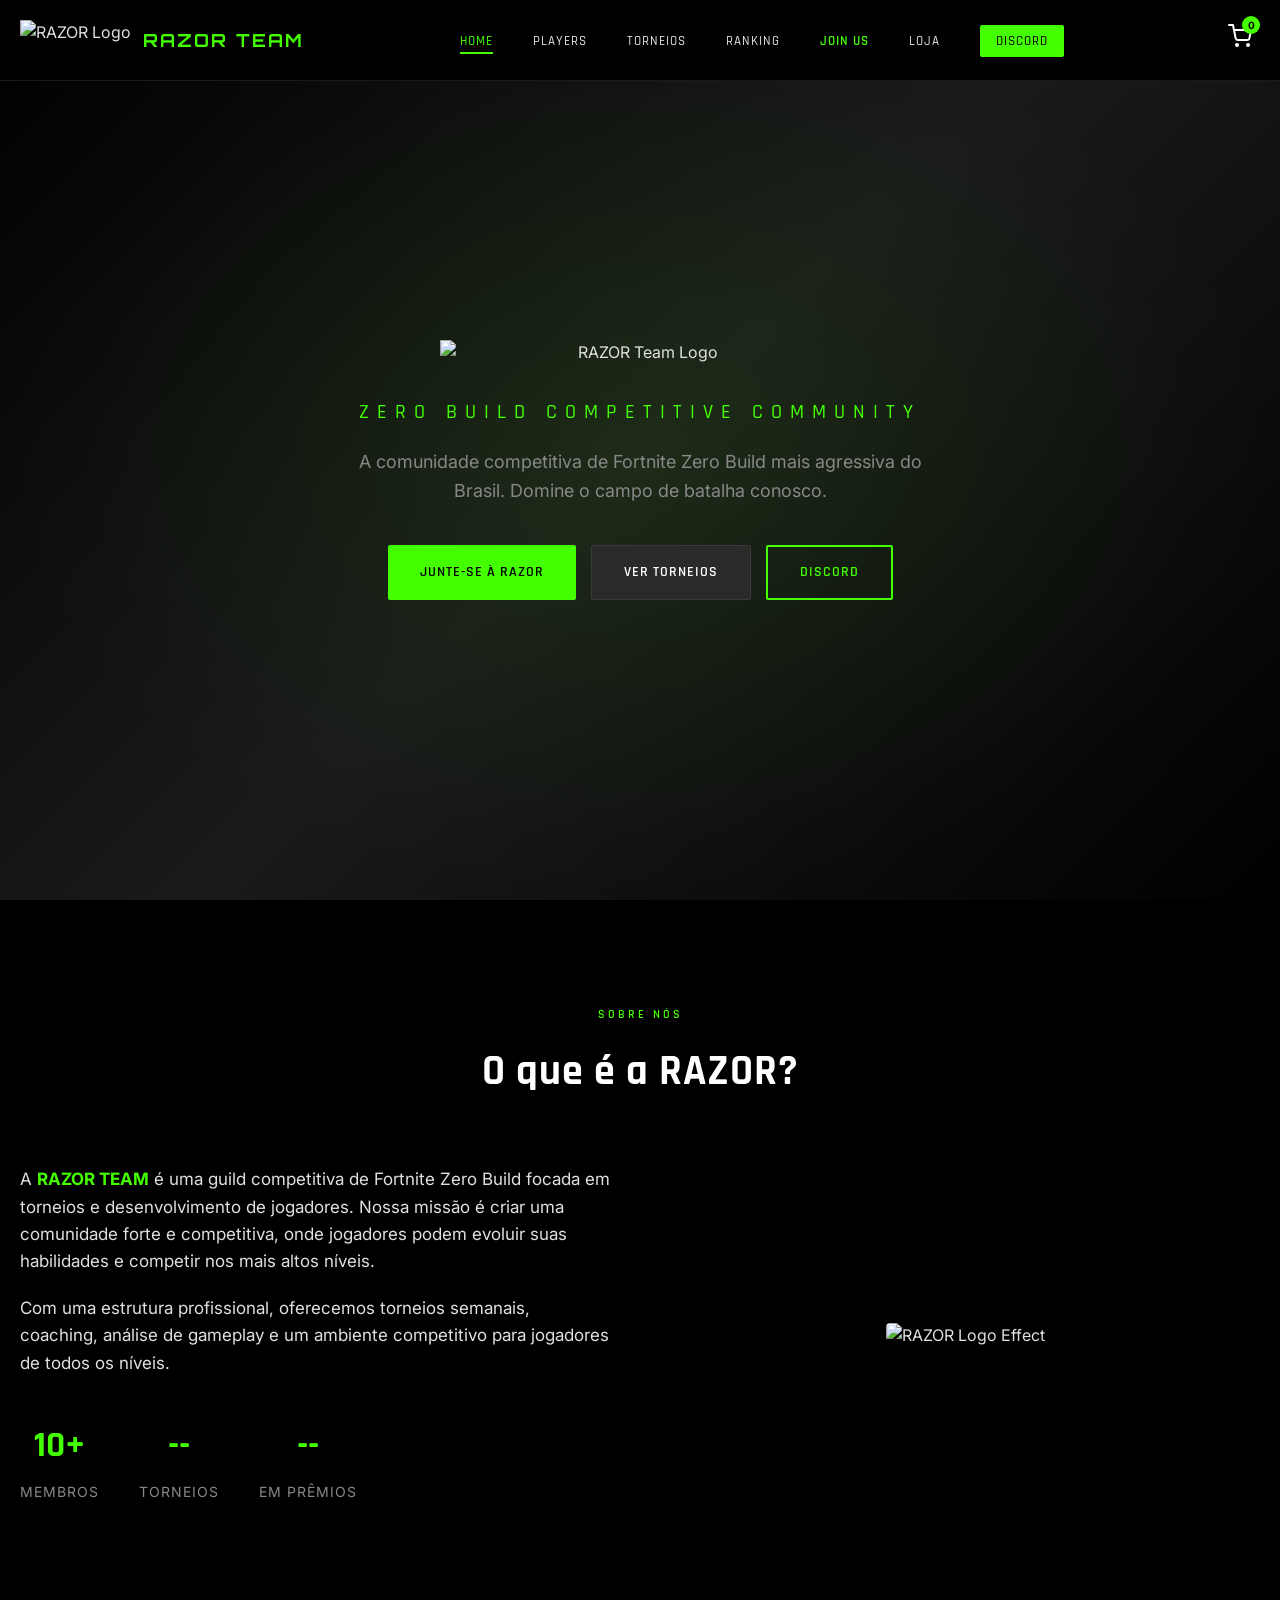
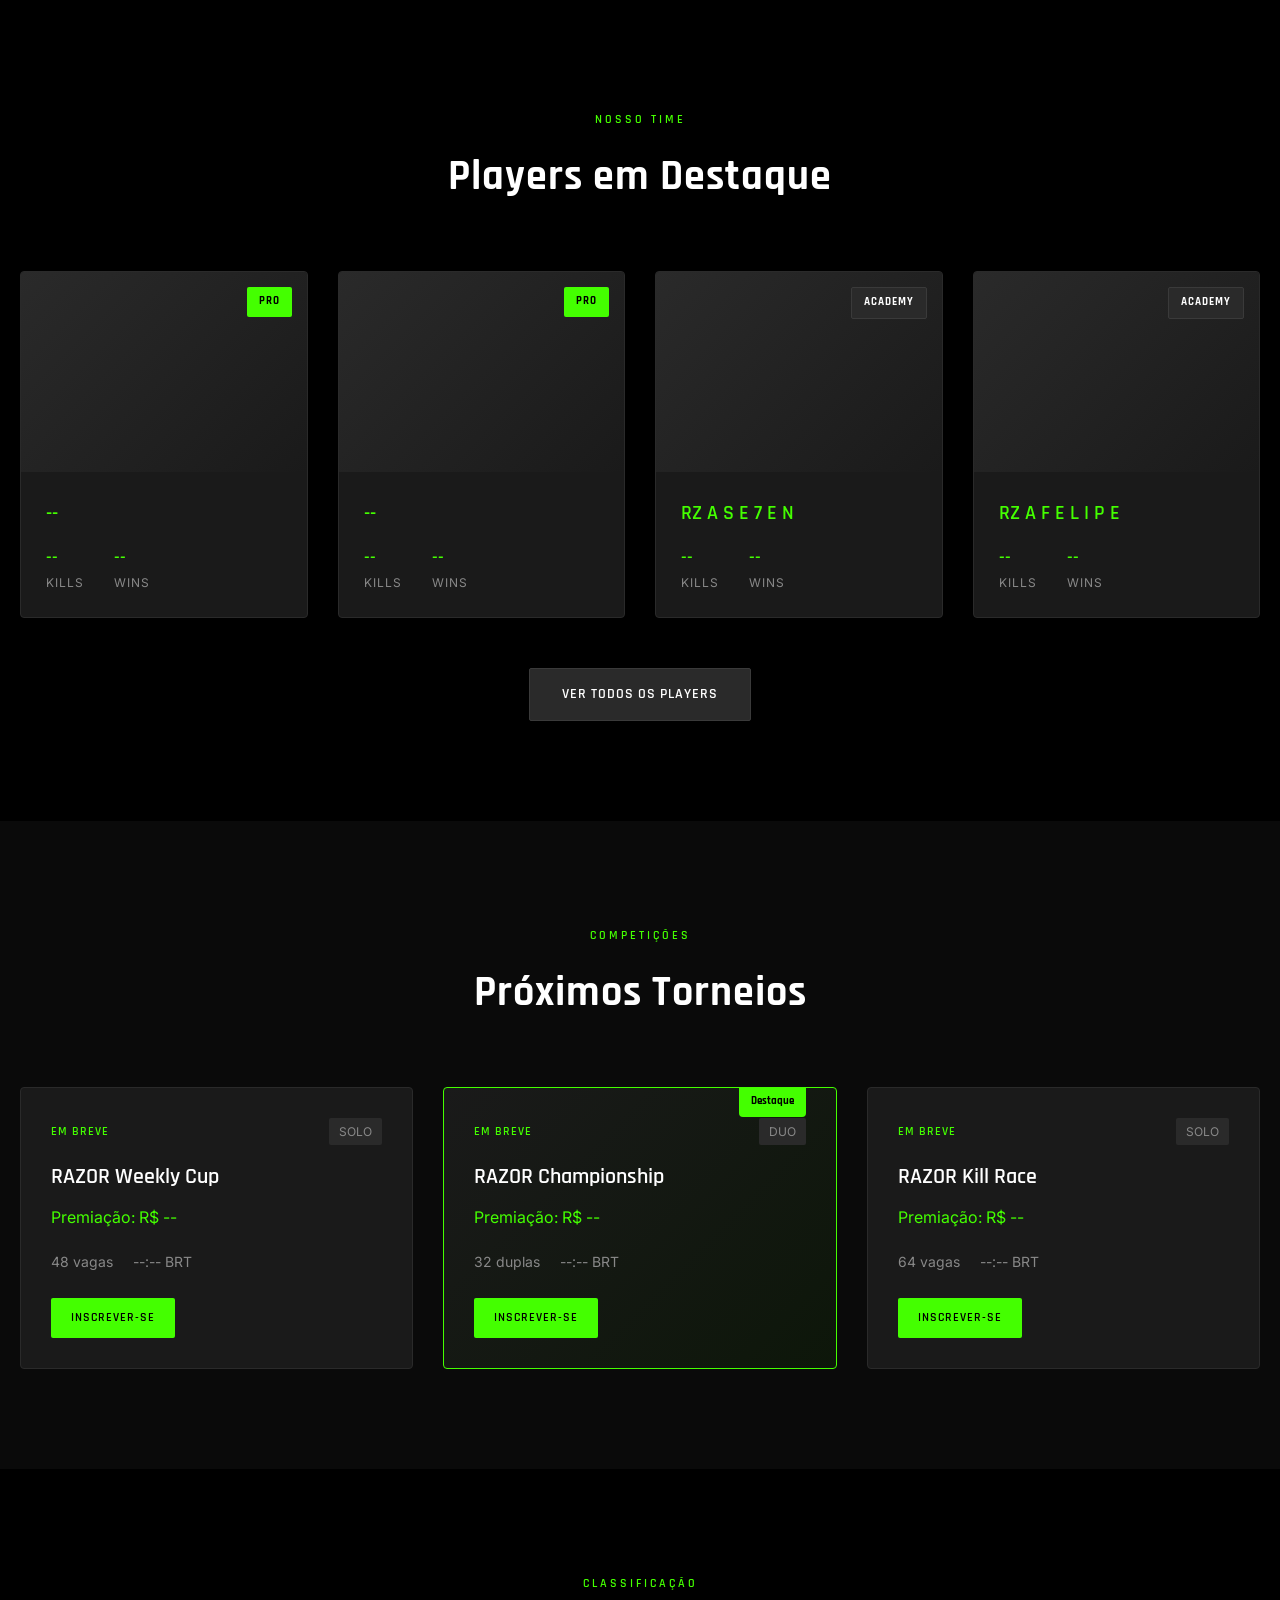
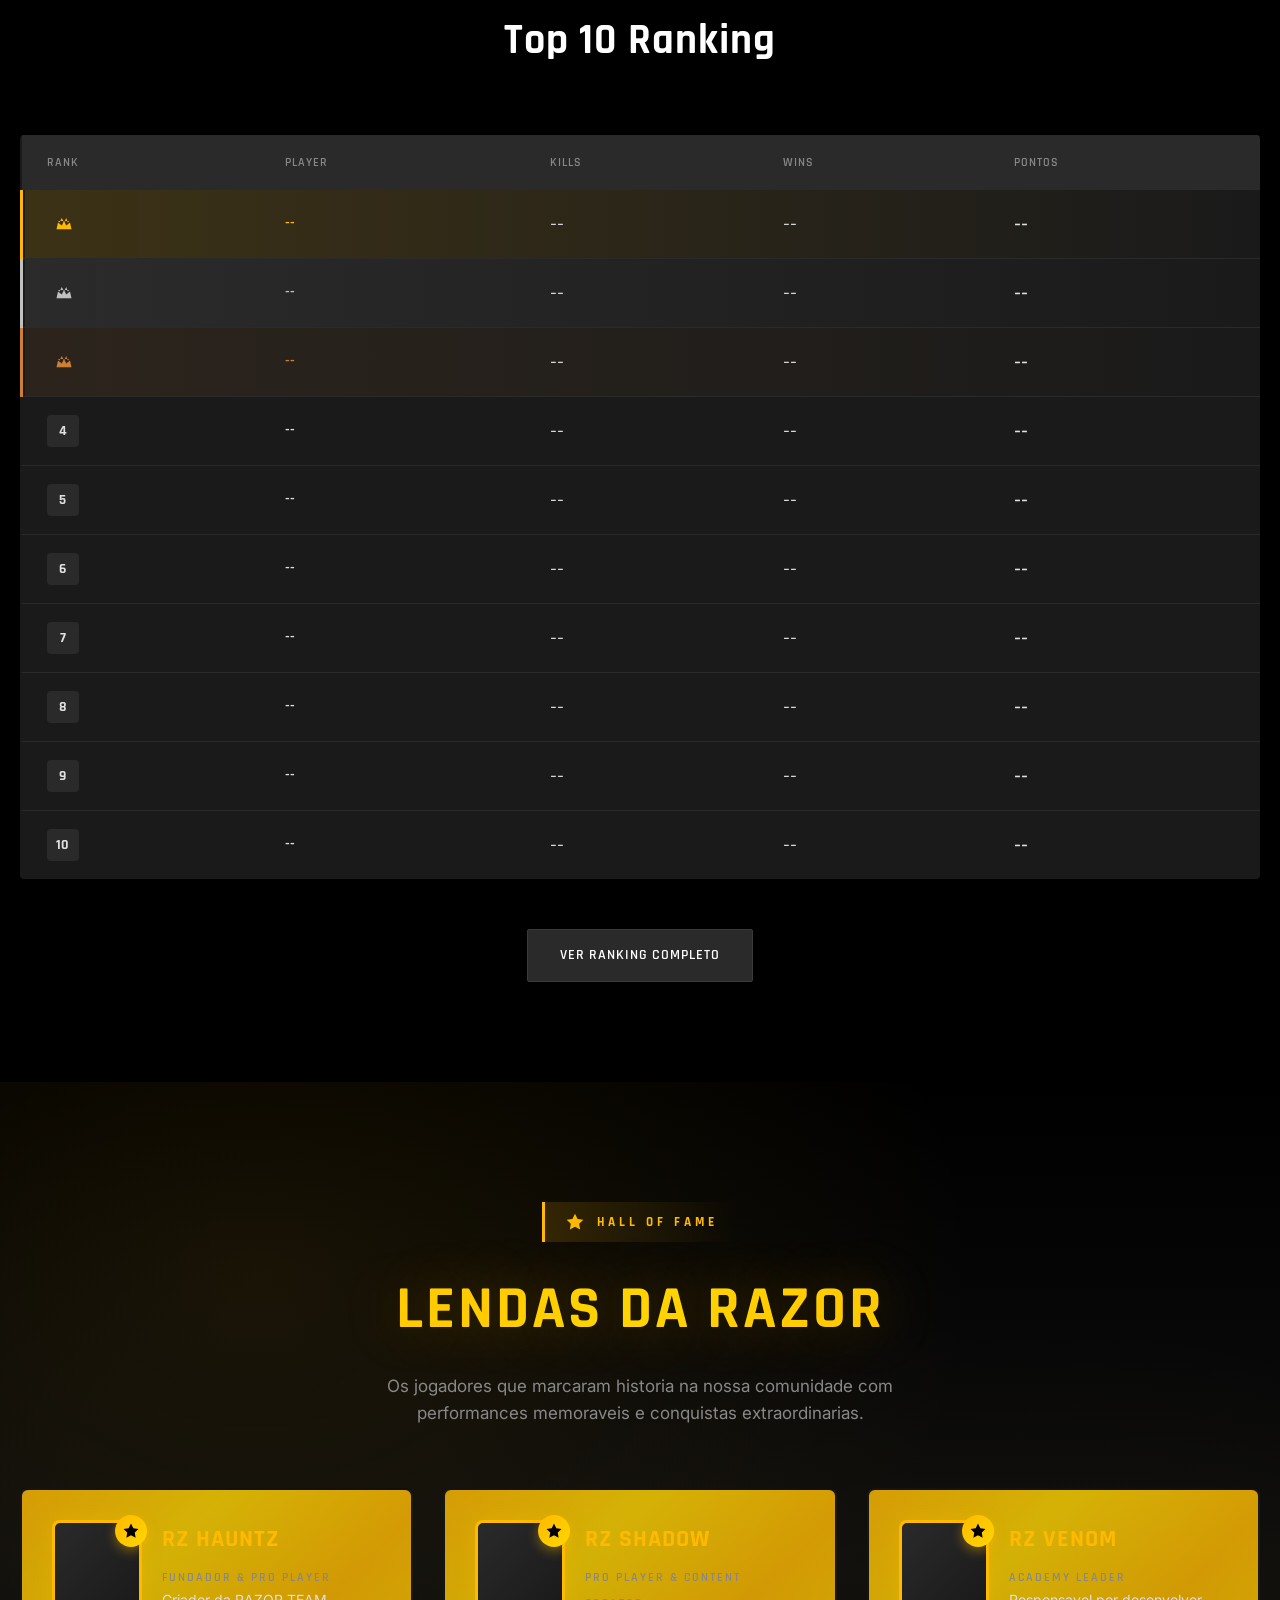
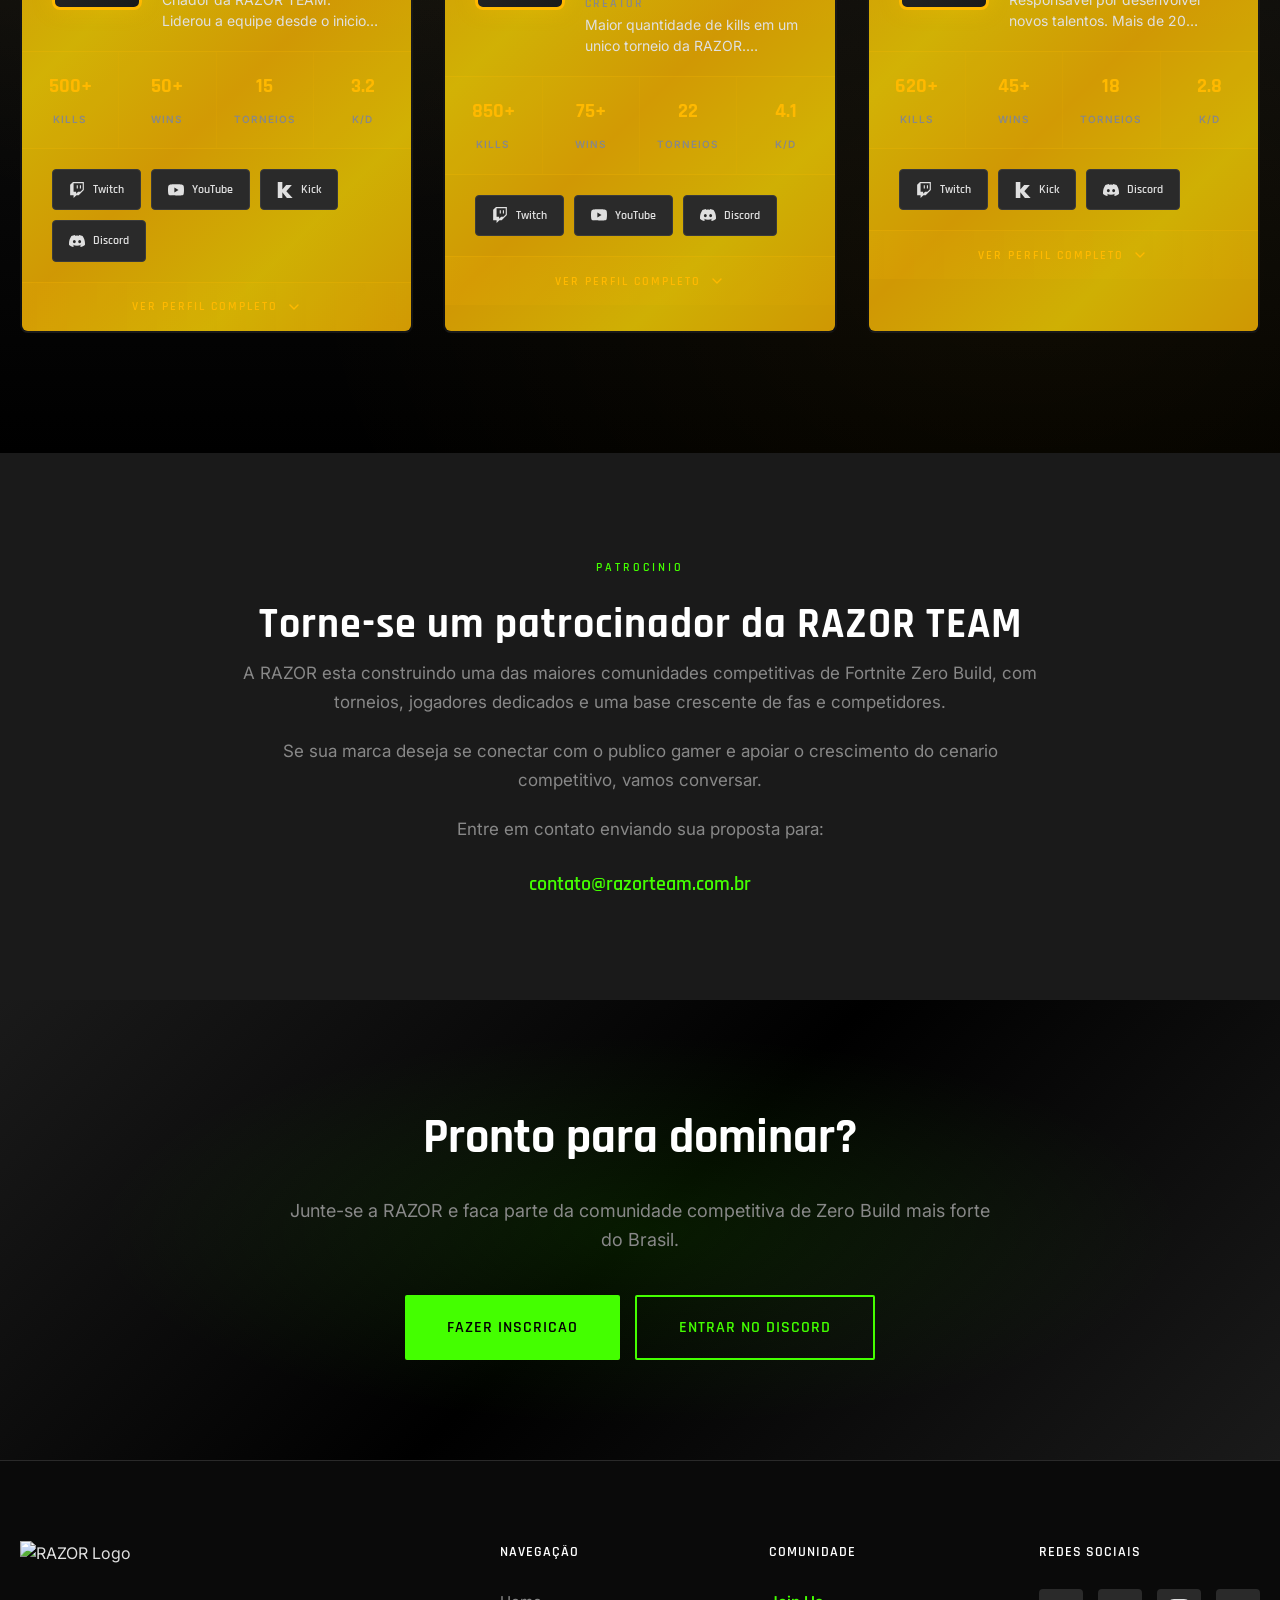
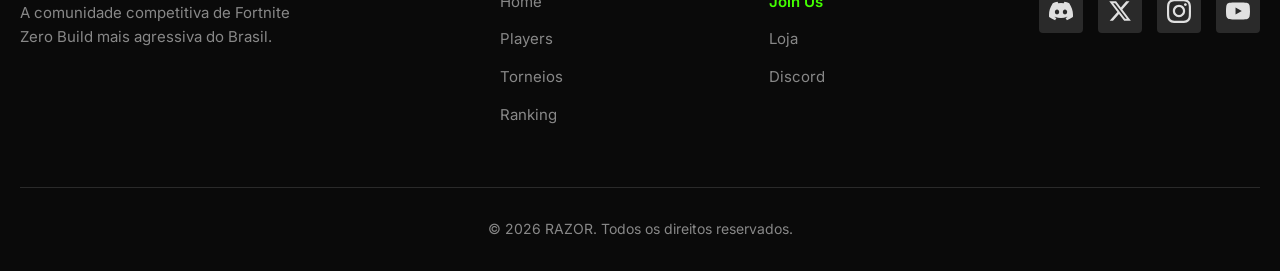
==== commit 890fb4c4: "feat: implement professional esports style Hall of Fame Add Hall of Fame section to all pages with d" ====
--- a/Razor Team Website/public/index.html
+++ b/Razor Team Website/public/index.html
@@ -367,6 +367,377 @@
         </div>
     </section>
 
+    <!-- Hall of Fame Section -->
+    <section class="hall-of-fame section">
+        <div class="container">
+            <div class="section-header">
+                <div class="hof-tag">
+                    <svg xmlns="http://www.w3.org/2000/svg" width="20" height="20" viewBox="0 0 24 24" fill="currentColor">
+                        <path d="M12 2l3.09 6.26L22 9.27l-5 4.87 1.18 6.88L12 17.77l-6.18 3.25L7 14.14 2 9.27l6.91-1.01L12 2z"/>
+                    </svg>
+                    Hall of Fame
+                </div>
+                <h2 class="hof-title">LENDAS DA RAZOR</h2>
+                <p class="hof-subtitle">Os jogadores que marcaram historia na nossa comunidade com performances memoraveis e conquistas extraordinarias.</p>
+            </div>
+            
+            <div class="hof-grid">
+                <!-- Player 1 -->
+                <div class="hof-card reveal" id="hof-player-1">
+                    <div class="hof-card-header">
+                        <div class="hof-avatar">
+                            <div class="hof-rank-badge">
+                                <svg xmlns="http://www.w3.org/2000/svg" viewBox="0 0 24 24" fill="currentColor">
+                                    <path d="M12 2l3.09 6.26L22 9.27l-5 4.87 1.18 6.88L12 17.77l-6.18 3.25L7 14.14 2 9.27l6.91-1.01L12 2z"/>
+                                </svg>
+                            </div>
+                        </div>
+                        <div class="hof-player-info">
+                            <h3 class="hof-player-name">RZ HAUNTZ</h3>
+                            <span class="hof-player-role">Fundador & Pro Player</span>
+                            <p class="hof-player-reason">Criador da RAZOR TEAM. Liderou a equipe desde o inicio e estabeleceu o padrao de excelencia competitiva.</p>
+                        </div>
+                    </div>
+                    
+                    <div class="hof-stats-bar">
+                        <div class="hof-stat">
+                            <span class="hof-stat-value">500+</span>
+                            <span class="hof-stat-label">Kills</span>
+                        </div>
+                        <div class="hof-stat">
+                            <span class="hof-stat-value">50+</span>
+                            <span class="hof-stat-label">Wins</span>
+                        </div>
+                        <div class="hof-stat">
+                            <span class="hof-stat-value">15</span>
+                            <span class="hof-stat-label">Torneios</span>
+                        </div>
+                        <div class="hof-stat">
+                            <span class="hof-stat-value">3.2</span>
+                            <span class="hof-stat-label">K/D</span>
+                        </div>
+                    </div>
+                    
+                    <div class="hof-socials">
+                        <a href="#" class="hof-social-link twitch" target="_blank">
+                            <svg xmlns="http://www.w3.org/2000/svg" viewBox="0 0 24 24" fill="currentColor">
+                                <path d="M11.571 4.714h1.715v5.143H11.57zm4.715 0H18v5.143h-1.714zM6 0L1.714 4.286v15.428h5.143V24l4.286-4.286h3.428L22.286 12V0zm14.571 11.143l-3.428 3.428h-3.429l-3 3v-3H6.857V1.714h13.714Z"/>
+                            </svg>
+                            <span>Twitch</span>
+                        </a>
+                        <a href="#" class="hof-social-link youtube" target="_blank">
+                            <svg xmlns="http://www.w3.org/2000/svg" viewBox="0 0 24 24" fill="currentColor">
+                                <path d="M23.498 6.186a3.016 3.016 0 0 0-2.122-2.136C19.505 3.545 12 3.545 12 3.545s-7.505 0-9.377.505A3.017 3.017 0 0 0 .502 6.186C0 8.07 0 12 0 12s0 3.93.502 5.814a3.016 3.016 0 0 0 2.122 2.136c1.871.505 9.376.505 9.376.505s7.505 0 9.377-.505a3.015 3.015 0 0 0 2.122-2.136C24 15.93 24 12 24 12s0-3.93-.502-5.814zM9.545 15.568V8.432L15.818 12l-6.273 3.568z"/>
+                            </svg>
+                            <span>YouTube</span>
+                        </a>
+                        <a href="#" class="hof-social-link kick" target="_blank">
+                            <svg xmlns="http://www.w3.org/2000/svg" viewBox="0 0 24 24" fill="currentColor">
+                                <path d="M1.143 0v24h6.857v-8.572l6.857 8.571h8.572l-9.429-10.286L22.286 4.5h-8.572l-5.714 6.857V0z"/>
+                            </svg>
+                            <span>Kick</span>
+                        </a>
+                        <a href="https://discord.gg/razor" class="hof-social-link discord" target="_blank">
+                            <svg xmlns="http://www.w3.org/2000/svg" viewBox="0 0 24 24" fill="currentColor">
+                                <path d="M20.317 4.37a19.791 19.791 0 0 0-4.885-1.515.074.074 0 0 0-.079.037c-.21.375-.444.864-.608 1.25a18.27 18.27 0 0 0-5.487 0 12.64 12.64 0 0 0-.617-1.25.077.077 0 0 0-.079-.037A19.736 19.736 0 0 0 3.677 4.37a.07.07 0 0 0-.032.027C.533 9.046-.32 13.58.099 18.057a.082.082 0 0 0 .031.057 19.9 19.9 0 0 0 5.993 3.03.078.078 0 0 0 .084-.028c.462-.63.874-1.295 1.226-1.994a.076.076 0 0 0-.041-.106 13.107 13.107 0 0 1-1.872-.892.077.077 0 0 1-.008-.128 10.2 10.2 0 0 0 .372-.292.074.074 0 0 1 .077-.01c3.928 1.793 8.18 1.793 12.062 0a.074.074 0 0 1 .078.01c.12.098.246.198.373.292a.077.077 0 0 1-.006.127 12.299 12.299 0 0 1-1.873.892.077.077 0 0 0-.041.107c.36.698.772 1.362 1.225 1.993a.076.076 0 0 0 .084.028 19.839 19.839 0 0 0 6.002-3.03.077.077 0 0 0 .032-.054c.5-5.177-.838-9.674-3.549-13.66a.061.061 0 0 0-.031-.03zM8.02 15.33c-1.183 0-2.157-1.085-2.157-2.419 0-1.333.956-2.419 2.157-2.419 1.21 0 2.176 1.096 2.157 2.42 0 1.333-.956 2.418-2.157 2.418zm7.975 0c-1.183 0-2.157-1.085-2.157-2.419 0-1.333.955-2.419 2.157-2.419 1.21 0 2.176 1.096 2.157 2.42 0 1.333-.946 2.418-2.157 2.418z"/>
+                            </svg>
+                            <span>Discord</span>
+                        </a>
+                    </div>
+                    
+                    <button class="hof-expand-btn" onclick="toggleHofCard('hof-player-1')">
+                        <span>Ver Perfil Completo</span>
+                        <svg xmlns="http://www.w3.org/2000/svg" viewBox="0 0 24 24" fill="none" stroke="currentColor" stroke-width="2" stroke-linecap="round" stroke-linejoin="round">
+                            <polyline points="6 9 12 15 18 9"></polyline>
+                        </svg>
+                    </button>
+                    
+                    <div class="hof-expanded-content">
+                        <div class="hof-expanded-inner">
+                            <div class="hof-bio">
+                                <h4 class="hof-bio-title">Sobre o Player</h4>
+                                <p class="hof-bio-text">HAUNTZ e o fundador e lider da RAZOR TEAM. Com anos de experiencia no cenario competitivo de Fortnite, ele construiu uma das comunidades mais respeitadas do Brasil. Conhecido por seu estilo agressivo e lideranca natural, HAUNTZ continua inspirando novos jogadores a alcancarem seu potencial maximo.</p>
+                            </div>
+                            
+                            <div class="hof-clip-container">
+                                <h4 class="hof-clip-title">
+                                    <svg xmlns="http://www.w3.org/2000/svg" viewBox="0 0 24 24" fill="none" stroke="currentColor" stroke-width="2" stroke-linecap="round" stroke-linejoin="round">
+                                        <polygon points="23 7 16 12 23 17 23 7"></polygon>
+                                        <rect x="1" y="5" width="15" height="14" rx="2" ry="2"></rect>
+                                    </svg>
+                                    Clipe em Destaque
+                                </h4>
+                                <div class="hof-clip-wrapper">
+                                    <div class="hof-clip-placeholder">
+                                        <svg xmlns="http://www.w3.org/2000/svg" viewBox="0 0 24 24" fill="none" stroke="currentColor" stroke-width="2" stroke-linecap="round" stroke-linejoin="round">
+                                            <circle cx="12" cy="12" r="10"></circle>
+                                            <polygon points="10 8 16 12 10 16 10 8"></polygon>
+                                        </svg>
+                                        <span>Clipe em breve</span>
+                                    </div>
+                                </div>
+                            </div>
+                            
+                            <div class="hof-achievements">
+                                <div class="hof-achievement">
+                                    <svg xmlns="http://www.w3.org/2000/svg" viewBox="0 0 24 24" fill="currentColor">
+                                        <path d="M12 2l3.09 6.26L22 9.27l-5 4.87 1.18 6.88L12 17.77l-6.18 3.25L7 14.14 2 9.27l6.91-1.01L12 2z"/>
+                                    </svg>
+                                    Fundador
+                                </div>
+                                <div class="hof-achievement">
+                                    <svg xmlns="http://www.w3.org/2000/svg" viewBox="0 0 24 24" fill="currentColor">
+                                        <path d="M2 19h20l-2-9-5 4-3-6-3 6-5-4-2 9z"/>
+                                    </svg>
+                                    Campeao S1
+                                </div>
+                                <div class="hof-achievement">
+                                    <svg xmlns="http://www.w3.org/2000/svg" viewBox="0 0 24 24" fill="none" stroke="currentColor" stroke-width="2">
+                                        <path d="M12 2v4M12 18v4M4.93 4.93l2.83 2.83M16.24 16.24l2.83 2.83M2 12h4M18 12h4M4.93 19.07l2.83-2.83M16.24 7.76l2.83-2.83"/>
+                                    </svg>
+                                    MVP 2025
+                                </div>
+                            </div>
+                        </div>
+                    </div>
+                </div>
+                
+                <!-- Player 2 -->
+                <div class="hof-card reveal" id="hof-player-2">
+                    <div class="hof-card-header">
+                        <div class="hof-avatar">
+                            <div class="hof-rank-badge">
+                                <svg xmlns="http://www.w3.org/2000/svg" viewBox="0 0 24 24" fill="currentColor">
+                                    <path d="M12 2l3.09 6.26L22 9.27l-5 4.87 1.18 6.88L12 17.77l-6.18 3.25L7 14.14 2 9.27l6.91-1.01L12 2z"/>
+                                </svg>
+                            </div>
+                        </div>
+                        <div class="hof-player-info">
+                            <h3 class="hof-player-name">RZ SHADOW</h3>
+                            <span class="hof-player-role">Pro Player & Content Creator</span>
+                            <p class="hof-player-reason">Maior quantidade de kills em um unico torneio da RAZOR. Conhecido pelo aim impecavel e jogadas clutch.</p>
+                        </div>
+                    </div>
+                    
+                    <div class="hof-stats-bar">
+                        <div class="hof-stat">
+                            <span class="hof-stat-value">850+</span>
+                            <span class="hof-stat-label">Kills</span>
+                        </div>
+                        <div class="hof-stat">
+                            <span class="hof-stat-value">75+</span>
+                            <span class="hof-stat-label">Wins</span>
+                        </div>
+                        <div class="hof-stat">
+                            <span class="hof-stat-value">22</span>
+                            <span class="hof-stat-label">Torneios</span>
+                        </div>
+                        <div class="hof-stat">
+                            <span class="hof-stat-value">4.1</span>
+                            <span class="hof-stat-label">K/D</span>
+                        </div>
+                    </div>
+                    
+                    <div class="hof-socials">
+                        <a href="#" class="hof-social-link twitch" target="_blank">
+                            <svg xmlns="http://www.w3.org/2000/svg" viewBox="0 0 24 24" fill="currentColor">
+                                <path d="M11.571 4.714h1.715v5.143H11.57zm4.715 0H18v5.143h-1.714zM6 0L1.714 4.286v15.428h5.143V24l4.286-4.286h3.428L22.286 12V0zm14.571 11.143l-3.428 3.428h-3.429l-3 3v-3H6.857V1.714h13.714Z"/>
+                            </svg>
+                            <span>Twitch</span>
+                        </a>
+                        <a href="#" class="hof-social-link youtube" target="_blank">
+                            <svg xmlns="http://www.w3.org/2000/svg" viewBox="0 0 24 24" fill="currentColor">
+                                <path d="M23.498 6.186a3.016 3.016 0 0 0-2.122-2.136C19.505 3.545 12 3.545 12 3.545s-7.505 0-9.377.505A3.017 3.017 0 0 0 .502 6.186C0 8.07 0 12 0 12s0 3.93.502 5.814a3.016 3.016 0 0 0 2.122 2.136c1.871.505 9.376.505 9.376.505s7.505 0 9.377-.505a3.015 3.015 0 0 0 2.122-2.136C24 15.93 24 12 24 12s0-3.93-.502-5.814zM9.545 15.568V8.432L15.818 12l-6.273 3.568z"/>
+                            </svg>
+                            <span>YouTube</span>
+                        </a>
+                        <a href="https://discord.gg/razor" class="hof-social-link discord" target="_blank">
+                            <svg xmlns="http://www.w3.org/2000/svg" viewBox="0 0 24 24" fill="currentColor">
+                                <path d="M20.317 4.37a19.791 19.791 0 0 0-4.885-1.515.074.074 0 0 0-.079.037c-.21.375-.444.864-.608 1.25a18.27 18.27 0 0 0-5.487 0 12.64 12.64 0 0 0-.617-1.25.077.077 0 0 0-.079-.037A19.736 19.736 0 0 0 3.677 4.37a.07.07 0 0 0-.032.027C.533 9.046-.32 13.58.099 18.057a.082.082 0 0 0 .031.057 19.9 19.9 0 0 0 5.993 3.03.078.078 0 0 0 .084-.028c.462-.63.874-1.295 1.226-1.994a.076.076 0 0 0-.041-.106 13.107 13.107 0 0 1-1.872-.892.077.077 0 0 1-.008-.128 10.2 10.2 0 0 0 .372-.292.074.074 0 0 1 .077-.01c3.928 1.793 8.18 1.793 12.062 0a.074.074 0 0 1 .078.01c.12.098.246.198.373.292a.077.077 0 0 1-.006.127 12.299 12.299 0 0 1-1.873.892.077.077 0 0 0-.041.107c.36.698.772 1.362 1.225 1.993a.076.076 0 0 0 .084.028 19.839 19.839 0 0 0 6.002-3.03.077.077 0 0 0 .032-.054c.5-5.177-.838-9.674-3.549-13.66a.061.061 0 0 0-.031-.03zM8.02 15.33c-1.183 0-2.157-1.085-2.157-2.419 0-1.333.956-2.419 2.157-2.419 1.21 0 2.176 1.096 2.157 2.42 0 1.333-.956 2.418-2.157 2.418zm7.975 0c-1.183 0-2.157-1.085-2.157-2.419 0-1.333.955-2.419 2.157-2.419 1.21 0 2.176 1.096 2.157 2.42 0 1.333-.946 2.418-2.157 2.418z"/>
+                            </svg>
+                            <span>Discord</span>
+                        </a>
+                    </div>
+                    
+                    <button class="hof-expand-btn" onclick="toggleHofCard('hof-player-2')">
+                        <span>Ver Perfil Completo</span>
+                        <svg xmlns="http://www.w3.org/2000/svg" viewBox="0 0 24 24" fill="none" stroke="currentColor" stroke-width="2" stroke-linecap="round" stroke-linejoin="round">
+                            <polyline points="6 9 12 15 18 9"></polyline>
+                        </svg>
+                    </button>
+                    
+                    <div class="hof-expanded-content">
+                        <div class="hof-expanded-inner">
+                            <div class="hof-bio">
+                                <h4 class="hof-bio-title">Sobre o Player</h4>
+                                <p class="hof-bio-text">SHADOW e considerado um dos jogadores mais letais da RAZOR. Seu recorde de 28 kills em um unico torneio permanece imbativel. Alem de competir, ele tambem produz conteudo educativo para a comunidade, ajudando novos jogadores a melhorarem suas habilidades.</p>
+                            </div>
+                            
+                            <div class="hof-clip-container">
+                                <h4 class="hof-clip-title">
+                                    <svg xmlns="http://www.w3.org/2000/svg" viewBox="0 0 24 24" fill="none" stroke="currentColor" stroke-width="2" stroke-linecap="round" stroke-linejoin="round">
+                                        <polygon points="23 7 16 12 23 17 23 7"></polygon>
+                                        <rect x="1" y="5" width="15" height="14" rx="2" ry="2"></rect>
+                                    </svg>
+                                    Clipe em Destaque
+                                </h4>
+                                <div class="hof-clip-wrapper">
+                                    <div class="hof-clip-placeholder">
+                                        <svg xmlns="http://www.w3.org/2000/svg" viewBox="0 0 24 24" fill="none" stroke="currentColor" stroke-width="2" stroke-linecap="round" stroke-linejoin="round">
+                                            <circle cx="12" cy="12" r="10"></circle>
+                                            <polygon points="10 8 16 12 10 16 10 8"></polygon>
+                                        </svg>
+                                        <span>Clipe em breve</span>
+                                    </div>
+                                </div>
+                            </div>
+                            
+                            <div class="hof-achievements">
+                                <div class="hof-achievement">
+                                    <svg xmlns="http://www.w3.org/2000/svg" viewBox="0 0 24 24" fill="currentColor">
+                                        <circle cx="12" cy="12" r="10"/>
+                                    </svg>
+                                    Recorde Kills
+                                </div>
+                                <div class="hof-achievement">
+                                    <svg xmlns="http://www.w3.org/2000/svg" viewBox="0 0 24 24" fill="currentColor">
+                                        <path d="M2 19h20l-2-9-5 4-3-6-3 6-5-4-2 9z"/>
+                                    </svg>
+                                    Bi-Campeao
+                                </div>
+                                <div class="hof-achievement">
+                                    <svg xmlns="http://www.w3.org/2000/svg" viewBox="0 0 24 24" fill="none" stroke="currentColor" stroke-width="2">
+                                        <path d="M22 11.08V12a10 10 0 1 1-5.93-9.14"/>
+                                        <polyline points="22 4 12 14.01 9 11.01"/>
+                                    </svg>
+                                    Top 1 Ranking
+                                </div>
+                            </div>
+                        </div>
+                    </div>
+                </div>
+                
+                <!-- Player 3 -->
+                <div class="hof-card reveal" id="hof-player-3">
+                    <div class="hof-card-header">
+                        <div class="hof-avatar">
+                            <div class="hof-rank-badge">
+                                <svg xmlns="http://www.w3.org/2000/svg" viewBox="0 0 24 24" fill="currentColor">
+                                    <path d="M12 2l3.09 6.26L22 9.27l-5 4.87 1.18 6.88L12 17.77l-6.18 3.25L7 14.14 2 9.27l6.91-1.01L12 2z"/>
+                                </svg>
+                            </div>
+                        </div>
+                        <div class="hof-player-info">
+                            <h3 class="hof-player-name">RZ VENOM</h3>
+                            <span class="hof-player-role">Academy Leader</span>
+                            <p class="hof-player-reason">Responsavel por desenvolver novos talentos. Mais de 20 jogadores formados no programa Academy.</p>
+                        </div>
+                    </div>
+                    
+                    <div class="hof-stats-bar">
+                        <div class="hof-stat">
+                            <span class="hof-stat-value">620+</span>
+                            <span class="hof-stat-label">Kills</span>
+                        </div>
+                        <div class="hof-stat">
+                            <span class="hof-stat-value">45+</span>
+                            <span class="hof-stat-label">Wins</span>
+                        </div>
+                        <div class="hof-stat">
+                            <span class="hof-stat-value">18</span>
+                            <span class="hof-stat-label">Torneios</span>
+                        </div>
+                        <div class="hof-stat">
+                            <span class="hof-stat-value">2.8</span>
+                            <span class="hof-stat-label">K/D</span>
+                        </div>
+                    </div>
+                    
+                    <div class="hof-socials">
+                        <a href="#" class="hof-social-link twitch" target="_blank">
+                            <svg xmlns="http://www.w3.org/2000/svg" viewBox="0 0 24 24" fill="currentColor">
+                                <path d="M11.571 4.714h1.715v5.143H11.57zm4.715 0H18v5.143h-1.714zM6 0L1.714 4.286v15.428h5.143V24l4.286-4.286h3.428L22.286 12V0zm14.571 11.143l-3.428 3.428h-3.429l-3 3v-3H6.857V1.714h13.714Z"/>
+                            </svg>
+                            <span>Twitch</span>
+                        </a>
+                        <a href="#" class="hof-social-link kick" target="_blank">
+                            <svg xmlns="http://www.w3.org/2000/svg" viewBox="0 0 24 24" fill="currentColor">
+                                <path d="M1.143 0v24h6.857v-8.572l6.857 8.571h8.572l-9.429-10.286L22.286 4.5h-8.572l-5.714 6.857V0z"/>
+                            </svg>
+                            <span>Kick</span>
+                        </a>
+                        <a href="https://discord.gg/razor" class="hof-social-link discord" target="_blank">
+                            <svg xmlns="http://www.w3.org/2000/svg" viewBox="0 0 24 24" fill="currentColor">
+                                <path d="M20.317 4.37a19.791 19.791 0 0 0-4.885-1.515.074.074 0 0 0-.079.037c-.21.375-.444.864-.608 1.25a18.27 18.27 0 0 0-5.487 0 12.64 12.64 0 0 0-.617-1.25.077.077 0 0 0-.079-.037A19.736 19.736 0 0 0 3.677 4.37a.07.07 0 0 0-.032.027C.533 9.046-.32 13.58.099 18.057a.082.082 0 0 0 .031.057 19.9 19.9 0 0 0 5.993 3.03.078.078 0 0 0 .084-.028c.462-.63.874-1.295 1.226-1.994a.076.076 0 0 0-.041-.106 13.107 13.107 0 0 1-1.872-.892.077.077 0 0 1-.008-.128 10.2 10.2 0 0 0 .372-.292.074.074 0 0 1 .077-.01c3.928 1.793 8.18 1.793 12.062 0a.074.074 0 0 1 .078.01c.12.098.246.198.373.292a.077.077 0 0 1-.006.127 12.299 12.299 0 0 1-1.873.892.077.077 0 0 0-.041.107c.36.698.772 1.362 1.225 1.993a.076.076 0 0 0 .084.028 19.839 19.839 0 0 0 6.002-3.03.077.077 0 0 0 .032-.054c.5-5.177-.838-9.674-3.549-13.66a.061.061 0 0 0-.031-.03zM8.02 15.33c-1.183 0-2.157-1.085-2.157-2.419 0-1.333.956-2.419 2.157-2.419 1.21 0 2.176 1.096 2.157 2.42 0 1.333-.956 2.418-2.157 2.418zm7.975 0c-1.183 0-2.157-1.085-2.157-2.419 0-1.333.955-2.419 2.157-2.419 1.21 0 2.176 1.096 2.157 2.42 0 1.333-.946 2.418-2.157 2.418z"/>
+                            </svg>
+                            <span>Discord</span>
+                        </a>
+                    </div>
+                    
+                    <button class="hof-expand-btn" onclick="toggleHofCard('hof-player-3')">
+                        <span>Ver Perfil Completo</span>
+                        <svg xmlns="http://www.w3.org/2000/svg" viewBox="0 0 24 24" fill="none" stroke="currentColor" stroke-width="2" stroke-linecap="round" stroke-linejoin="round">
+                            <polyline points="6 9 12 15 18 9"></polyline>
+                        </svg>
+                    </button>
+                    
+                    <div class="hof-expanded-content">
+                        <div class="hof-expanded-inner">
+                            <div class="hof-bio">
+                                <h4 class="hof-bio-title">Sobre o Player</h4>
+                                <p class="hof-bio-text">VENOM e o coracao do programa Academy da RAZOR. Sua dedicacao em treinar novos talentos resultou em mais de 20 jogadores que hoje competem no time principal. Conhecido pela paciencia e metodologia de ensino, ele e essencial para o futuro da equipe.</p>
+                            </div>
+                            
+                            <div class="hof-clip-container">
+                                <h4 class="hof-clip-title">
+                                    <svg xmlns="http://www.w3.org/2000/svg" viewBox="0 0 24 24" fill="none" stroke="currentColor" stroke-width="2" stroke-linecap="round" stroke-linejoin="round">
+                                        <polygon points="23 7 16 12 23 17 23 7"></polygon>
+                                        <rect x="1" y="5" width="15" height="14" rx="2" ry="2"></rect>
+                                    </svg>
+                                    Clipe em Destaque
+                                </h4>
+                                <div class="hof-clip-wrapper">
+                                    <div class="hof-clip-placeholder">
+                                        <svg xmlns="http://www.w3.org/2000/svg" viewBox="0 0 24 24" fill="none" stroke="currentColor" stroke-width="2" stroke-linecap="round" stroke-linejoin="round">
+                                            <circle cx="12" cy="12" r="10"></circle>
+                                            <polygon points="10 8 16 12 10 16 10 8"></polygon>
+                                        </svg>
+                                        <span>Clipe em breve</span>
+                                    </div>
+                                </div>
+                            </div>
+                            
+                            <div class="hof-achievements">
+                                <div class="hof-achievement">
+                                    <svg xmlns="http://www.w3.org/2000/svg" viewBox="0 0 24 24" fill="currentColor">
+                                        <path d="M17 21v-2a4 4 0 0 0-4-4H5a4 4 0 0 0-4 4v2"/>
+                                        <circle cx="9" cy="7" r="4"/>
+                                        <path d="M23 21v-2a4 4 0 0 0-3-3.87"/>
+                                        <path d="M16 3.13a4 4 0 0 1 0 7.75"/>
+                                    </svg>
+                                    Mentor 20+
+                                </div>
+                                <div class="hof-achievement">
+                                    <svg xmlns="http://www.w3.org/2000/svg" viewBox="0 0 24 24" fill="currentColor">
+                                        <path d="M12 2l3.09 6.26L22 9.27l-5 4.87 1.18 6.88L12 17.77l-6.18 3.25L7 14.14 2 9.27l6.91-1.01L12 2z"/>
+                                    </svg>
+                                    Coach do Ano
+                                </div>
+                                <div class="hof-achievement">
+                                    <svg xmlns="http://www.w3.org/2000/svg" viewBox="0 0 24 24" fill="none" stroke="currentColor" stroke-width="2">
+                                        <path d="M12 20h9"/>
+                                        <path d="M16.5 3.5a2.121 2.121 0 0 1 3 3L7 19l-4 1 1-4L16.5 3.5z"/>
+                                    </svg>
+                                    Estrategista
+                                </div>
+                            </div>
+                        </div>
+                    </div>
+                </div>
+            </div>
+        </div>
+    </section>
+
     <!-- Sponsorship Section -->
     <section class="sponsorship-section section">
         <div class="container">
--- a/Razor Team Website/public/css/style.css
+++ b/Razor Team Website/public/css/style.css
@@ -1826,3 +1826,546 @@
     opacity: 1;
     transform: translateY(0);
 }
+
+/* ===== Hall of Fame Section - Esports Professional ===== */
+.hall-of-fame {
+    padding: 120px 0;
+    background: linear-gradient(180deg, var(--color-black) 0%, #0d0d0d 50%, var(--color-black) 100%);
+    position: relative;
+    overflow: hidden;
+}
+
+.hall-of-fame::before {
+    content: '';
+    position: absolute;
+    top: 0;
+    left: 0;
+    right: 0;
+    bottom: 0;
+    background: 
+        radial-gradient(ellipse at 20% 20%, rgba(255, 185, 0, 0.08) 0%, transparent 50%),
+        radial-gradient(ellipse at 80% 80%, rgba(255, 185, 0, 0.05) 0%, transparent 50%);
+    pointer-events: none;
+}
+
+.hall-of-fame .section-header {
+    position: relative;
+    z-index: 1;
+}
+
+.hof-tag {
+    display: inline-flex;
+    align-items: center;
+    gap: 12px;
+    font-family: var(--font-display);
+    font-size: 13px;
+    font-weight: 700;
+    letter-spacing: 4px;
+    text-transform: uppercase;
+    color: #ffb900;
+    margin-bottom: 20px;
+    padding: 10px 20px;
+    background: linear-gradient(90deg, rgba(255, 185, 0, 0.15) 0%, transparent 100%);
+    border-left: 3px solid #ffb900;
+}
+
+.hof-tag svg {
+    color: #ffb900;
+}
+
+.hof-title {
+    font-family: var(--font-display);
+    font-size: clamp(36px, 7vw, 60px);
+    font-weight: 900;
+    letter-spacing: 3px;
+    margin-bottom: 15px;
+    background: linear-gradient(135deg, #ffb900 0%, #ffd700 50%, #ffb900 100%);
+    -webkit-background-clip: text;
+    -webkit-text-fill-color: transparent;
+    background-clip: text;
+    text-shadow: 0 0 60px rgba(255, 185, 0, 0.3);
+}
+
+.hof-subtitle {
+    font-size: 17px;
+    color: var(--color-text-muted);
+    max-width: 600px;
+    margin: 0 auto;
+}
+
+/* Hall of Fame Cards Grid */
+.hof-grid {
+    display: grid;
+    grid-template-columns: repeat(auto-fit, minmax(380px, 1fr));
+    gap: 30px;
+    margin-top: 60px;
+    position: relative;
+    z-index: 1;
+}
+
+/* Hall of Fame Player Card */
+.hof-card {
+    background: linear-gradient(145deg, #1a1a1a 0%, #0f0f0f 100%);
+    border-radius: 8px;
+    overflow: hidden;
+    border: 2px solid transparent;
+    position: relative;
+    transition: all 0.4s cubic-bezier(0.4, 0, 0.2, 1);
+}
+
+.hof-card::before {
+    content: '';
+    position: absolute;
+    inset: -2px;
+    background: linear-gradient(135deg, #ffb900 0%, #ffd700 25%, #ffb900 50%, #ffd700 75%, #ffb900 100%);
+    border-radius: 10px;
+    z-index: -1;
+    opacity: 0.8;
+}
+
+.hof-card::after {
+    content: '';
+    position: absolute;
+    top: 0;
+    left: 0;
+    right: 0;
+    height: 150px;
+    background: linear-gradient(180deg, rgba(255, 185, 0, 0.1) 0%, transparent 100%);
+    pointer-events: none;
+}
+
+.hof-card:hover {
+    transform: translateY(-8px);
+    box-shadow: 
+        0 20px 40px rgba(0, 0, 0, 0.5),
+        0 0 40px rgba(255, 185, 0, 0.2);
+}
+
+.hof-card:hover::before {
+    opacity: 1;
+}
+
+/* Card Header with Avatar */
+.hof-card-header {
+    position: relative;
+    padding: 30px 30px 20px;
+    display: flex;
+    gap: 20px;
+    align-items: flex-start;
+    z-index: 1;
+}
+
+.hof-avatar {
+    width: 90px;
+    height: 90px;
+    border-radius: 8px;
+    background: linear-gradient(135deg, var(--color-gray) 0%, var(--color-dark-gray) 100%);
+    display: flex;
+    align-items: center;
+    justify-content: center;
+    position: relative;
+    flex-shrink: 0;
+    border: 3px solid #ffb900;
+    box-shadow: 0 0 20px rgba(255, 185, 0, 0.3);
+}
+
+.hof-avatar::before {
+    content: '';
+    width: 50px;
+    height: 50px;
+    background: url('https://hebbkx1anhila5yf.public.blob.vercel-storage.com/222-GKtyNvT90SRGeOg1lwQUpSvoTmtwaH.png') center/contain no-repeat;
+    opacity: 0.4;
+}
+
+.hof-avatar img {
+    width: 100%;
+    height: 100%;
+    object-fit: cover;
+    border-radius: 5px;
+}
+
+.hof-rank-badge {
+    position: absolute;
+    top: -8px;
+    right: -8px;
+    width: 32px;
+    height: 32px;
+    background: linear-gradient(135deg, #ffb900 0%, #ffd700 100%);
+    border-radius: 50%;
+    display: flex;
+    align-items: center;
+    justify-content: center;
+    box-shadow: 0 4px 12px rgba(255, 185, 0, 0.4);
+}
+
+.hof-rank-badge svg {
+    color: #000;
+    width: 18px;
+    height: 18px;
+}
+
+/* Player Info */
+.hof-player-info {
+    flex: 1;
+    min-width: 0;
+}
+
+.hof-player-name {
+    font-family: var(--font-display);
+    font-size: 24px;
+    font-weight: 700;
+    color: #ffb900;
+    margin-bottom: 5px;
+    letter-spacing: 1px;
+}
+
+.hof-player-role {
+    font-family: var(--font-display);
+    font-size: 12px;
+    font-weight: 600;
+    letter-spacing: 2px;
+    text-transform: uppercase;
+    color: var(--color-text-muted);
+    margin-bottom: 10px;
+}
+
+.hof-player-reason {
+    font-size: 14px;
+    color: var(--color-text);
+    line-height: 1.5;
+    display: -webkit-box;
+    -webkit-line-clamp: 2;
+    -webkit-box-orient: vertical;
+    overflow: hidden;
+}
+
+/* Stats Bar */
+.hof-stats-bar {
+    display: grid;
+    grid-template-columns: repeat(4, 1fr);
+    background: rgba(255, 185, 0, 0.05);
+    border-top: 1px solid rgba(255, 185, 0, 0.2);
+    border-bottom: 1px solid rgba(255, 185, 0, 0.2);
+}
+
+.hof-stat {
+    padding: 18px 15px;
+    text-align: center;
+    border-right: 1px solid rgba(255, 185, 0, 0.1);
+}
+
+.hof-stat:last-child {
+    border-right: none;
+}
+
+.hof-stat-value {
+    display: block;
+    font-family: var(--font-display);
+    font-size: 20px;
+    font-weight: 700;
+    color: #ffb900;
+    margin-bottom: 3px;
+}
+
+.hof-stat-label {
+    font-size: 10px;
+    font-weight: 600;
+    letter-spacing: 1px;
+    text-transform: uppercase;
+    color: var(--color-text-muted);
+}
+
+/* Social Links */
+.hof-socials {
+    display: flex;
+    gap: 10px;
+    padding: 20px 30px;
+    flex-wrap: wrap;
+}
+
+.hof-social-link {
+    display: flex;
+    align-items: center;
+    justify-content: center;
+    gap: 8px;
+    padding: 10px 16px;
+    background: var(--color-gray);
+    border: 1px solid var(--color-light-gray);
+    border-radius: 4px;
+    font-family: var(--font-display);
+    font-size: 12px;
+    font-weight: 600;
+    color: var(--color-text);
+    transition: all 0.3s ease;
+    text-decoration: none;
+}
+
+.hof-social-link:hover {
+    background: #ffb900;
+    color: #000;
+    border-color: #ffb900;
+}
+
+.hof-social-link.twitch:hover {
+    background: #9146FF;
+    border-color: #9146FF;
+    color: #fff;
+}
+
+.hof-social-link.youtube:hover {
+    background: #FF0000;
+    border-color: #FF0000;
+    color: #fff;
+}
+
+.hof-social-link.kick:hover {
+    background: #53FC18;
+    border-color: #53FC18;
+    color: #000;
+}
+
+.hof-social-link.discord:hover {
+    background: #5865F2;
+    border-color: #5865F2;
+    color: #fff;
+}
+
+.hof-social-link svg {
+    width: 16px;
+    height: 16px;
+}
+
+/* Expand Button */
+.hof-expand-btn {
+    display: flex;
+    align-items: center;
+    justify-content: center;
+    gap: 8px;
+    width: 100%;
+    padding: 16px;
+    background: linear-gradient(90deg, rgba(255, 185, 0, 0.1) 0%, rgba(255, 185, 0, 0.05) 100%);
+    border: none;
+    border-top: 1px solid rgba(255, 185, 0, 0.2);
+    font-family: var(--font-display);
+    font-size: 12px;
+    font-weight: 600;
+    letter-spacing: 2px;
+    text-transform: uppercase;
+    color: #ffb900;
+    cursor: pointer;
+    transition: all 0.3s ease;
+}
+
+.hof-expand-btn:hover {
+    background: linear-gradient(90deg, rgba(255, 185, 0, 0.2) 0%, rgba(255, 185, 0, 0.1) 100%);
+}
+
+.hof-expand-btn svg {
+    width: 16px;
+    height: 16px;
+    transition: transform 0.3s ease;
+}
+
+.hof-card.expanded .hof-expand-btn svg {
+    transform: rotate(180deg);
+}
+
+/* Expanded Content */
+.hof-expanded-content {
+    max-height: 0;
+    overflow: hidden;
+    transition: max-height 0.5s cubic-bezier(0.4, 0, 0.2, 1);
+}
+
+.hof-card.expanded .hof-expanded-content {
+    max-height: 500px;
+}
+
+.hof-expanded-inner {
+    padding: 25px 30px;
+    border-top: 1px solid rgba(255, 185, 0, 0.2);
+}
+
+/* Player Bio */
+.hof-bio {
+    margin-bottom: 25px;
+}
+
+.hof-bio-title {
+    font-family: var(--font-display);
+    font-size: 14px;
+    font-weight: 600;
+    letter-spacing: 2px;
+    text-transform: uppercase;
+    color: #ffb900;
+    margin-bottom: 12px;
+}
+
+.hof-bio-text {
+    font-size: 14px;
+    color: var(--color-text-muted);
+    line-height: 1.6;
+}
+
+/* Clip Embed */
+.hof-clip-container {
+    margin-bottom: 20px;
+}
+
+.hof-clip-title {
+    display: flex;
+    align-items: center;
+    gap: 10px;
+    font-family: var(--font-display);
+    font-size: 14px;
+    font-weight: 600;
+    letter-spacing: 2px;
+    text-transform: uppercase;
+    color: #ffb900;
+    margin-bottom: 15px;
+}
+
+.hof-clip-title svg {
+    color: #ffb900;
+}
+
+.hof-clip-wrapper {
+    position: relative;
+    padding-bottom: 56.25%;
+    height: 0;
+    border-radius: 6px;
+    overflow: hidden;
+    background: var(--color-gray);
+    border: 1px solid rgba(255, 185, 0, 0.3);
+}
+
+.hof-clip-wrapper iframe {
+    position: absolute;
+    top: 0;
+    left: 0;
+    width: 100%;
+    height: 100%;
+}
+
+.hof-clip-placeholder {
+    position: absolute;
+    top: 0;
+    left: 0;
+    width: 100%;
+    height: 100%;
+    display: flex;
+    flex-direction: column;
+    align-items: center;
+    justify-content: center;
+    gap: 15px;
+    color: var(--color-text-muted);
+}
+
+.hof-clip-placeholder svg {
+    width: 48px;
+    height: 48px;
+    opacity: 0.5;
+}
+
+.hof-clip-placeholder span {
+    font-size: 14px;
+}
+
+/* Achievements */
+.hof-achievements {
+    display: flex;
+    flex-wrap: wrap;
+    gap: 10px;
+}
+
+.hof-achievement {
+    display: flex;
+    align-items: center;
+    gap: 6px;
+    padding: 8px 14px;
+    background: rgba(255, 185, 0, 0.1);
+    border: 1px solid rgba(255, 185, 0, 0.3);
+    border-radius: 4px;
+    font-size: 12px;
+    color: #ffb900;
+}
+
+.hof-achievement svg {
+    width: 14px;
+    height: 14px;
+}
+
+/* Hall of Fame Responsive */
+@media (max-width: 992px) {
+    .hof-grid {
+        grid-template-columns: 1fr;
+        max-width: 500px;
+        margin-left: auto;
+        margin-right: auto;
+    }
+}
+
+@media (max-width: 768px) {
+    .hall-of-fame {
+        padding: 80px 0;
+    }
+    
+    .hof-grid {
+        grid-template-columns: 1fr;
+    }
+    
+    .hof-card-header {
+        padding: 25px 20px 15px;
+        flex-direction: column;
+        align-items: center;
+        text-align: center;
+    }
+    
+    .hof-stats-bar {
+        grid-template-columns: repeat(2, 1fr);
+    }
+    
+    .hof-stat:nth-child(2) {
+        border-right: none;
+    }
+    
+    .hof-stat:nth-child(3),
+    .hof-stat:nth-child(4) {
+        border-top: 1px solid rgba(255, 185, 0, 0.1);
+    }
+    
+    .hof-socials {
+        justify-content: center;
+        padding: 15px 20px;
+    }
+    
+    .hof-expanded-inner {
+        padding: 20px;
+    }
+}
+
+@media (max-width: 480px) {
+    .hof-tag {
+        font-size: 11px;
+        letter-spacing: 2px;
+        padding: 8px 15px;
+    }
+    
+    .hof-avatar {
+        width: 70px;
+        height: 70px;
+    }
+    
+    .hof-player-name {
+        font-size: 20px;
+    }
+    
+    .hof-social-link {
+        padding: 8px 12px;
+        font-size: 11px;
+    }
+    
+    .hof-social-link span {
+        display: none;
+    }
+}
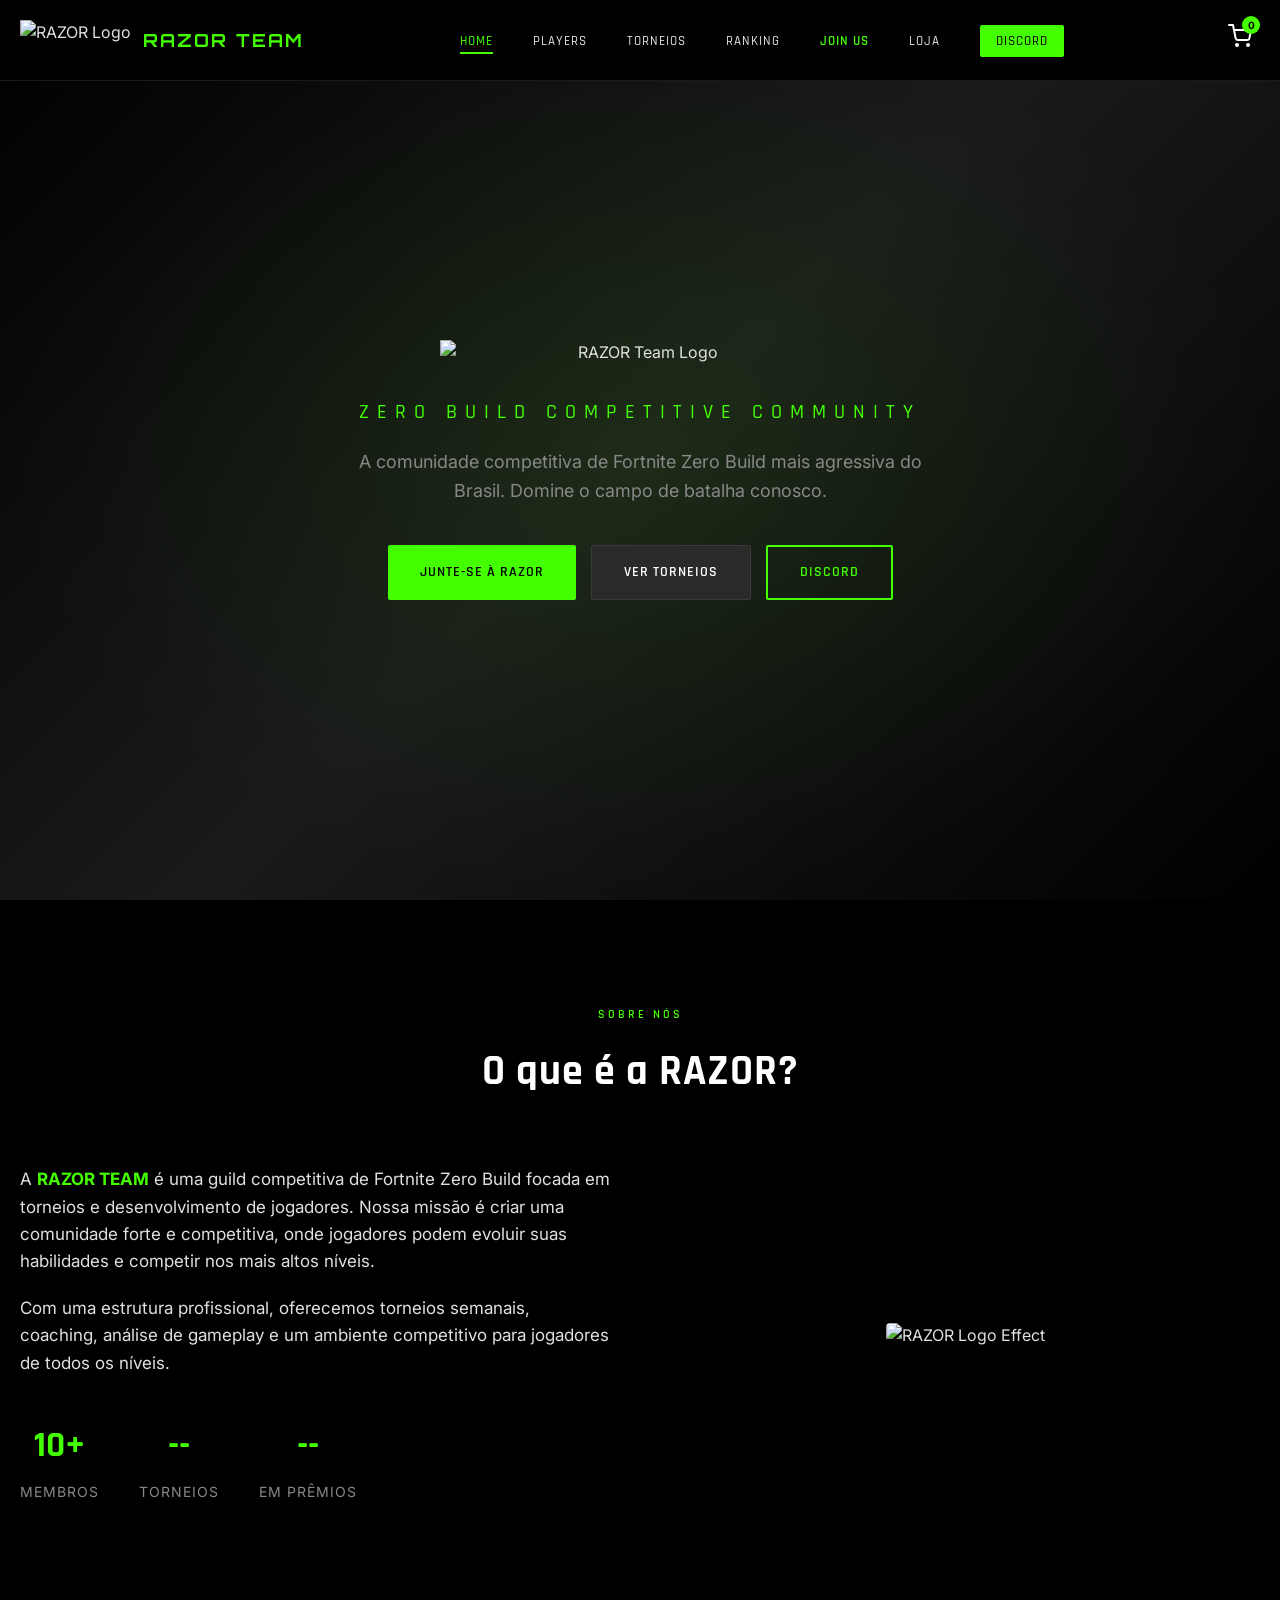
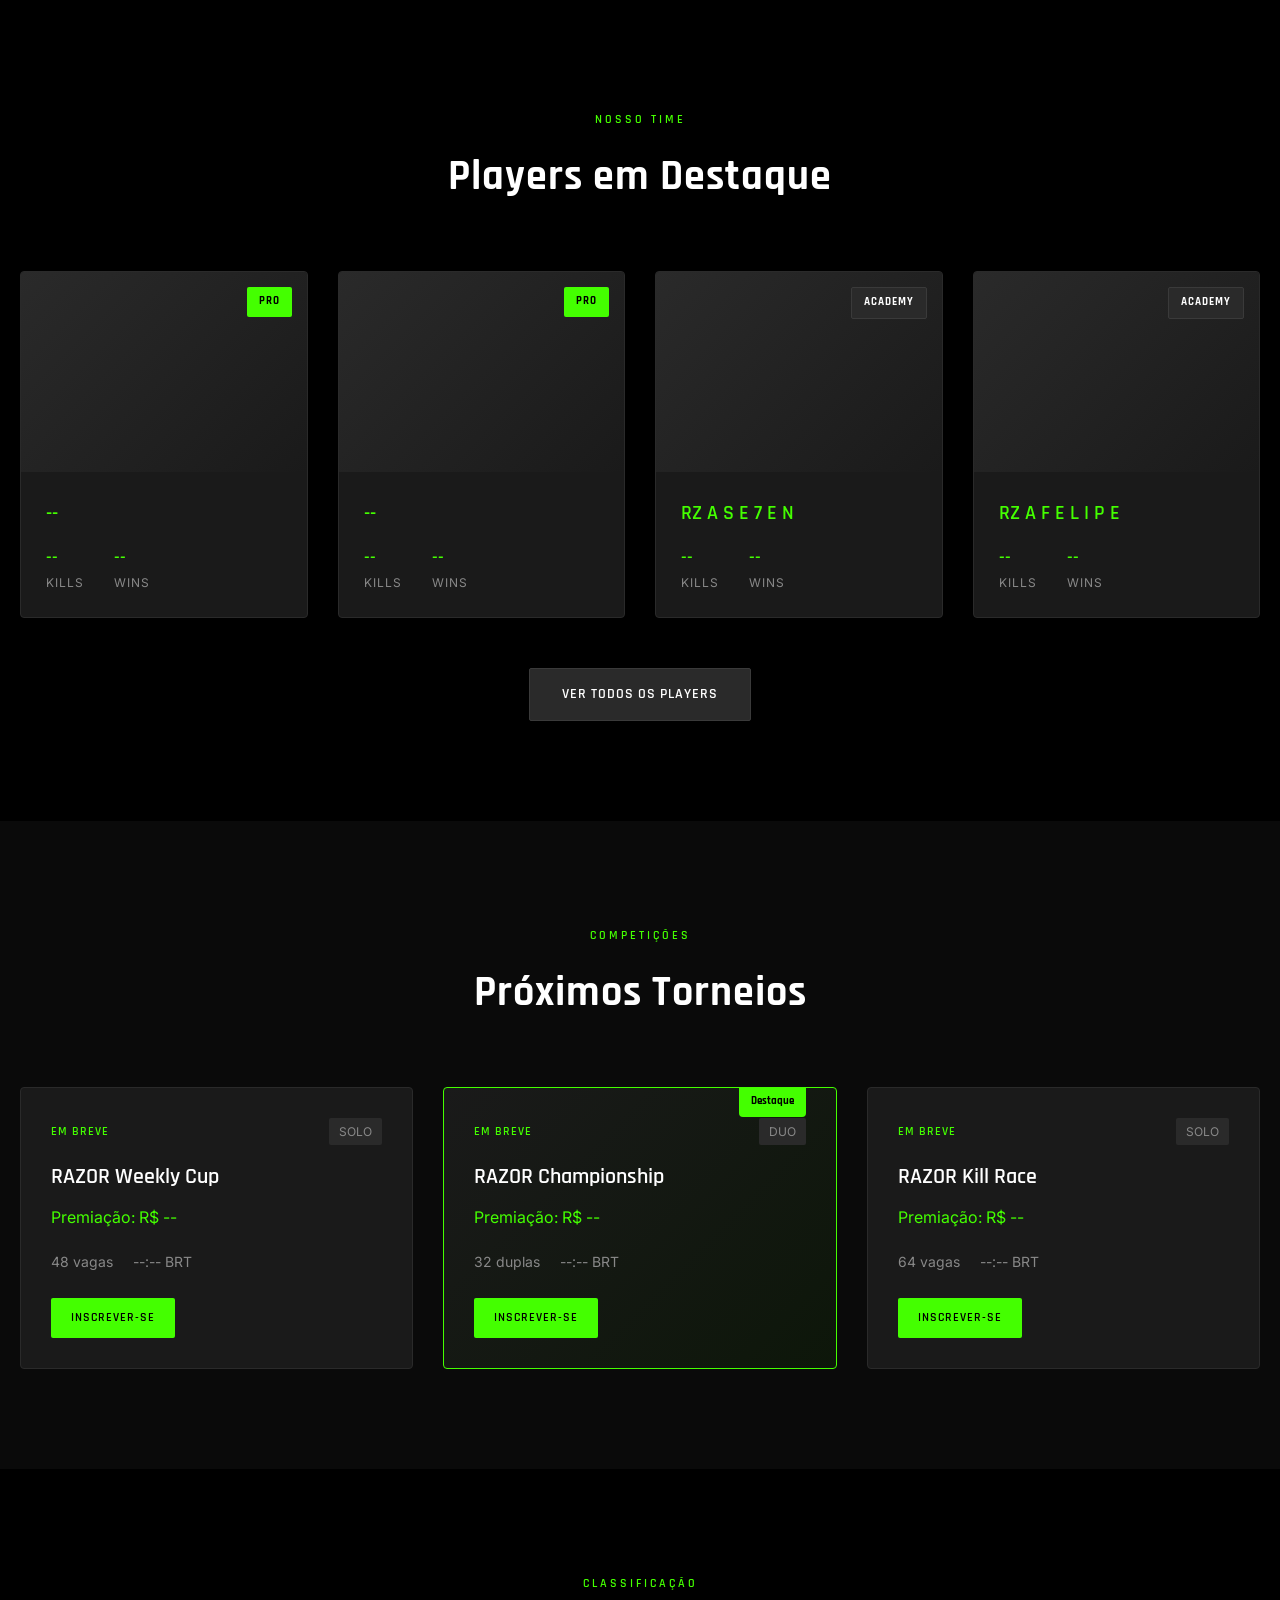
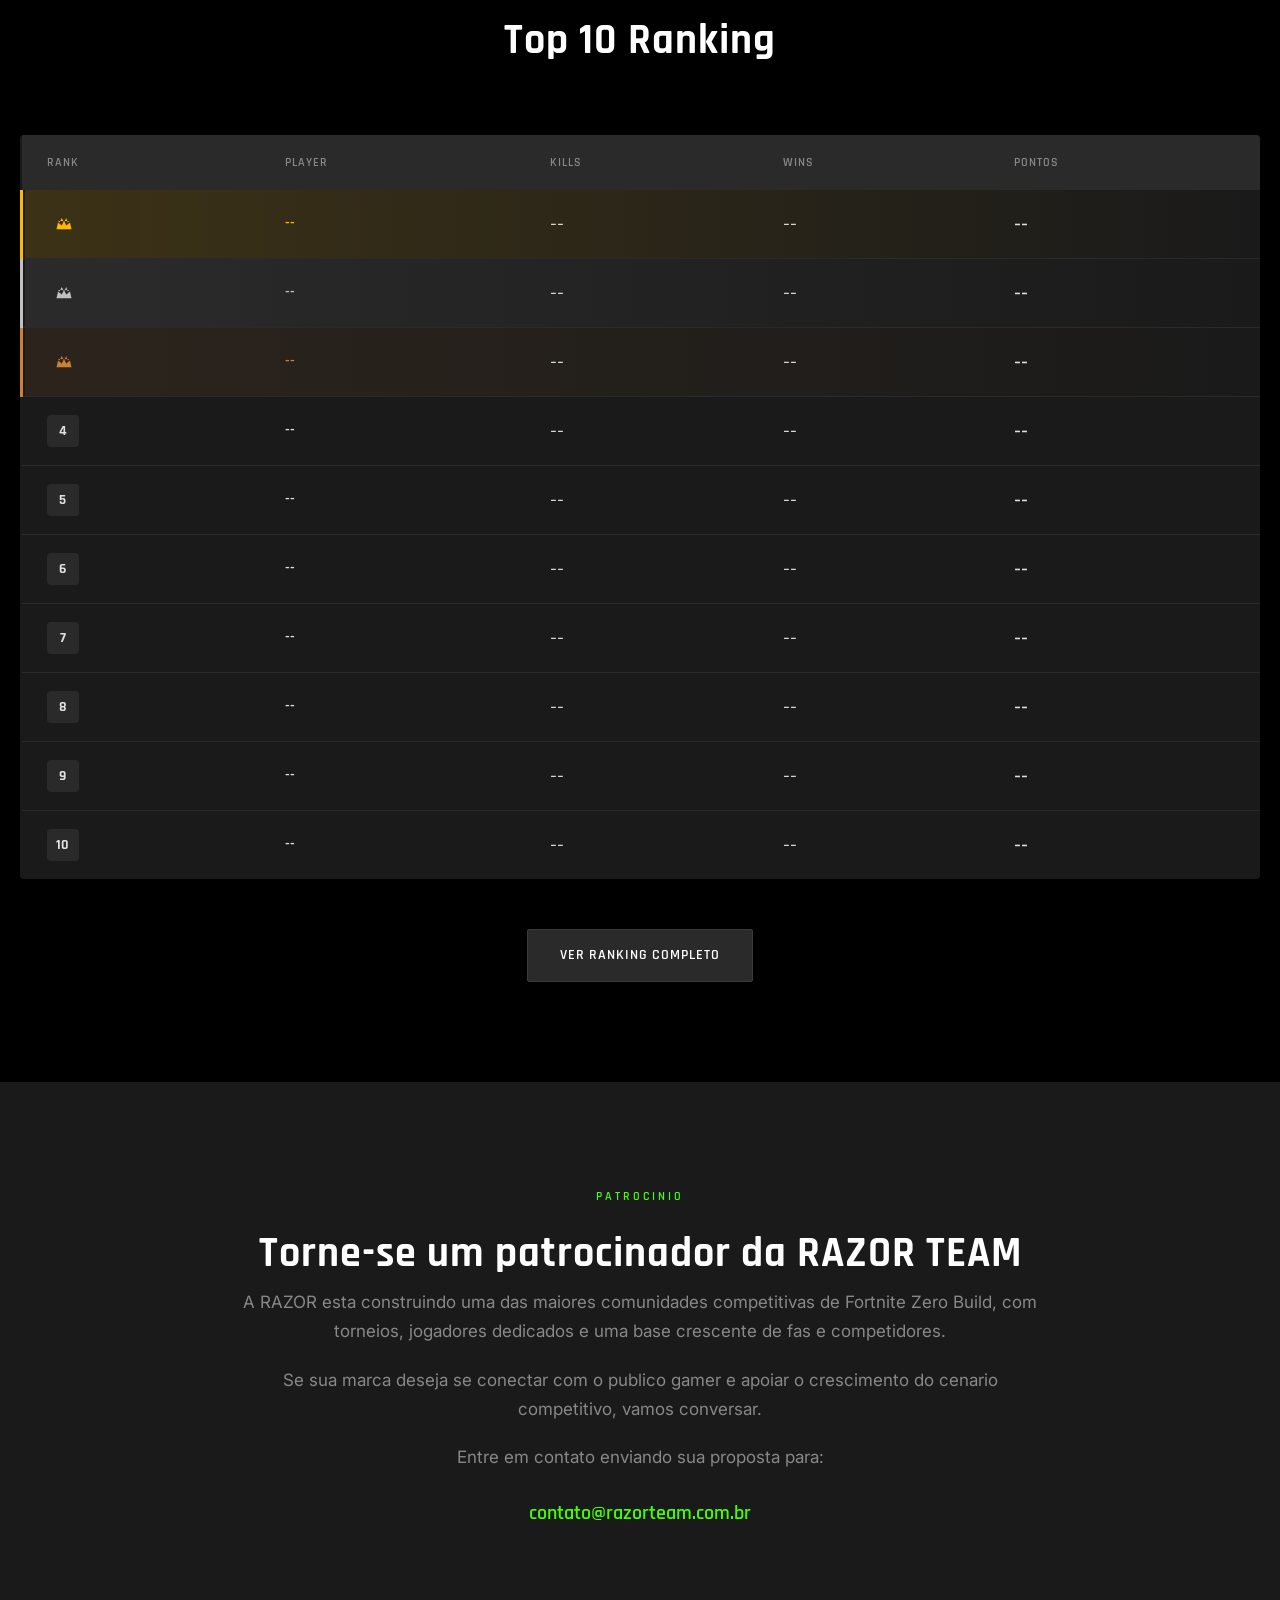
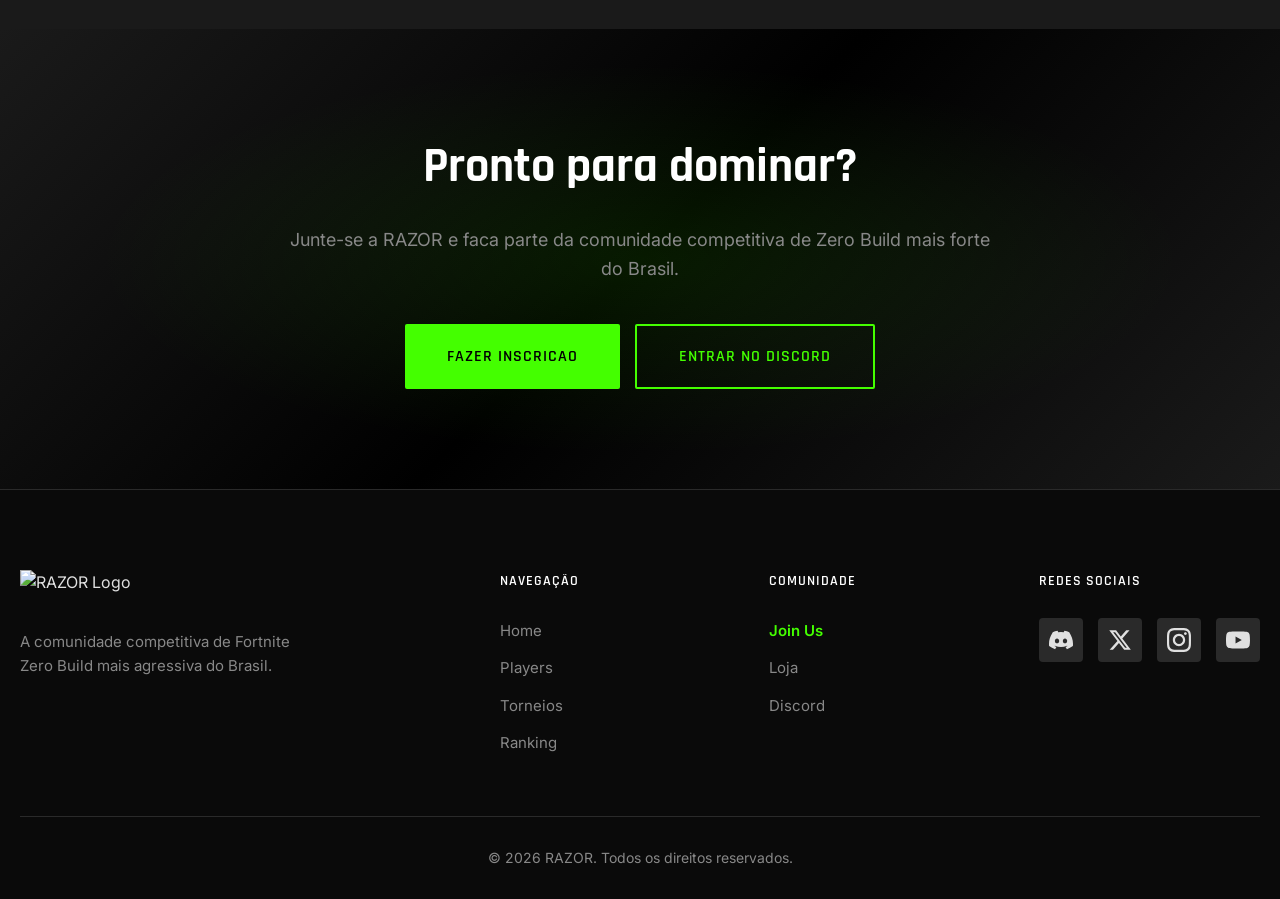
==== commit 70649c21: "feat: remove Hall of Fame and update CSS with PRO and Academy styles Remove Hall of Fame from index," ====
--- a/Razor Team Website/public/index.html
+++ b/Razor Team Website/public/index.html
@@ -367,377 +367,6 @@
         </div>
     </section>
 
-    <!-- Hall of Fame Section -->
-    <section class="hall-of-fame section">
-        <div class="container">
-            <div class="section-header">
-                <div class="hof-tag">
-                    <svg xmlns="http://www.w3.org/2000/svg" width="20" height="20" viewBox="0 0 24 24" fill="currentColor">
-                        <path d="M12 2l3.09 6.26L22 9.27l-5 4.87 1.18 6.88L12 17.77l-6.18 3.25L7 14.14 2 9.27l6.91-1.01L12 2z"/>
-                    </svg>
-                    Hall of Fame
-                </div>
-                <h2 class="hof-title">LENDAS DA RAZOR</h2>
-                <p class="hof-subtitle">Os jogadores que marcaram historia na nossa comunidade com performances memoraveis e conquistas extraordinarias.</p>
-            </div>
-            
-            <div class="hof-grid">
-                <!-- Player 1 -->
-                <div class="hof-card reveal" id="hof-player-1">
-                    <div class="hof-card-header">
-                        <div class="hof-avatar">
-                            <div class="hof-rank-badge">
-                                <svg xmlns="http://www.w3.org/2000/svg" viewBox="0 0 24 24" fill="currentColor">
-                                    <path d="M12 2l3.09 6.26L22 9.27l-5 4.87 1.18 6.88L12 17.77l-6.18 3.25L7 14.14 2 9.27l6.91-1.01L12 2z"/>
-                                </svg>
-                            </div>
-                        </div>
-                        <div class="hof-player-info">
-                            <h3 class="hof-player-name">RZ HAUNTZ</h3>
-                            <span class="hof-player-role">Fundador & Pro Player</span>
-                            <p class="hof-player-reason">Criador da RAZOR TEAM. Liderou a equipe desde o inicio e estabeleceu o padrao de excelencia competitiva.</p>
-                        </div>
-                    </div>
-                    
-                    <div class="hof-stats-bar">
-                        <div class="hof-stat">
-                            <span class="hof-stat-value">500+</span>
-                            <span class="hof-stat-label">Kills</span>
-                        </div>
-                        <div class="hof-stat">
-                            <span class="hof-stat-value">50+</span>
-                            <span class="hof-stat-label">Wins</span>
-                        </div>
-                        <div class="hof-stat">
-                            <span class="hof-stat-value">15</span>
-                            <span class="hof-stat-label">Torneios</span>
-                        </div>
-                        <div class="hof-stat">
-                            <span class="hof-stat-value">3.2</span>
-                            <span class="hof-stat-label">K/D</span>
-                        </div>
-                    </div>
-                    
-                    <div class="hof-socials">
-                        <a href="#" class="hof-social-link twitch" target="_blank">
-                            <svg xmlns="http://www.w3.org/2000/svg" viewBox="0 0 24 24" fill="currentColor">
-                                <path d="M11.571 4.714h1.715v5.143H11.57zm4.715 0H18v5.143h-1.714zM6 0L1.714 4.286v15.428h5.143V24l4.286-4.286h3.428L22.286 12V0zm14.571 11.143l-3.428 3.428h-3.429l-3 3v-3H6.857V1.714h13.714Z"/>
-                            </svg>
-                            <span>Twitch</span>
-                        </a>
-                        <a href="#" class="hof-social-link youtube" target="_blank">
-                            <svg xmlns="http://www.w3.org/2000/svg" viewBox="0 0 24 24" fill="currentColor">
-                                <path d="M23.498 6.186a3.016 3.016 0 0 0-2.122-2.136C19.505 3.545 12 3.545 12 3.545s-7.505 0-9.377.505A3.017 3.017 0 0 0 .502 6.186C0 8.07 0 12 0 12s0 3.93.502 5.814a3.016 3.016 0 0 0 2.122 2.136c1.871.505 9.376.505 9.376.505s7.505 0 9.377-.505a3.015 3.015 0 0 0 2.122-2.136C24 15.93 24 12 24 12s0-3.93-.502-5.814zM9.545 15.568V8.432L15.818 12l-6.273 3.568z"/>
-                            </svg>
-                            <span>YouTube</span>
-                        </a>
-                        <a href="#" class="hof-social-link kick" target="_blank">
-                            <svg xmlns="http://www.w3.org/2000/svg" viewBox="0 0 24 24" fill="currentColor">
-                                <path d="M1.143 0v24h6.857v-8.572l6.857 8.571h8.572l-9.429-10.286L22.286 4.5h-8.572l-5.714 6.857V0z"/>
-                            </svg>
-                            <span>Kick</span>
-                        </a>
-                        <a href="https://discord.gg/razor" class="hof-social-link discord" target="_blank">
-                            <svg xmlns="http://www.w3.org/2000/svg" viewBox="0 0 24 24" fill="currentColor">
-                                <path d="M20.317 4.37a19.791 19.791 0 0 0-4.885-1.515.074.074 0 0 0-.079.037c-.21.375-.444.864-.608 1.25a18.27 18.27 0 0 0-5.487 0 12.64 12.64 0 0 0-.617-1.25.077.077 0 0 0-.079-.037A19.736 19.736 0 0 0 3.677 4.37a.07.07 0 0 0-.032.027C.533 9.046-.32 13.58.099 18.057a.082.082 0 0 0 .031.057 19.9 19.9 0 0 0 5.993 3.03.078.078 0 0 0 .084-.028c.462-.63.874-1.295 1.226-1.994a.076.076 0 0 0-.041-.106 13.107 13.107 0 0 1-1.872-.892.077.077 0 0 1-.008-.128 10.2 10.2 0 0 0 .372-.292.074.074 0 0 1 .077-.01c3.928 1.793 8.18 1.793 12.062 0a.074.074 0 0 1 .078.01c.12.098.246.198.373.292a.077.077 0 0 1-.006.127 12.299 12.299 0 0 1-1.873.892.077.077 0 0 0-.041.107c.36.698.772 1.362 1.225 1.993a.076.076 0 0 0 .084.028 19.839 19.839 0 0 0 6.002-3.03.077.077 0 0 0 .032-.054c.5-5.177-.838-9.674-3.549-13.66a.061.061 0 0 0-.031-.03zM8.02 15.33c-1.183 0-2.157-1.085-2.157-2.419 0-1.333.956-2.419 2.157-2.419 1.21 0 2.176 1.096 2.157 2.42 0 1.333-.956 2.418-2.157 2.418zm7.975 0c-1.183 0-2.157-1.085-2.157-2.419 0-1.333.955-2.419 2.157-2.419 1.21 0 2.176 1.096 2.157 2.42 0 1.333-.946 2.418-2.157 2.418z"/>
-                            </svg>
-                            <span>Discord</span>
-                        </a>
-                    </div>
-                    
-                    <button class="hof-expand-btn" onclick="toggleHofCard('hof-player-1')">
-                        <span>Ver Perfil Completo</span>
-                        <svg xmlns="http://www.w3.org/2000/svg" viewBox="0 0 24 24" fill="none" stroke="currentColor" stroke-width="2" stroke-linecap="round" stroke-linejoin="round">
-                            <polyline points="6 9 12 15 18 9"></polyline>
-                        </svg>
-                    </button>
-                    
-                    <div class="hof-expanded-content">
-                        <div class="hof-expanded-inner">
-                            <div class="hof-bio">
-                                <h4 class="hof-bio-title">Sobre o Player</h4>
-                                <p class="hof-bio-text">HAUNTZ e o fundador e lider da RAZOR TEAM. Com anos de experiencia no cenario competitivo de Fortnite, ele construiu uma das comunidades mais respeitadas do Brasil. Conhecido por seu estilo agressivo e lideranca natural, HAUNTZ continua inspirando novos jogadores a alcancarem seu potencial maximo.</p>
-                            </div>
-                            
-                            <div class="hof-clip-container">
-                                <h4 class="hof-clip-title">
-                                    <svg xmlns="http://www.w3.org/2000/svg" viewBox="0 0 24 24" fill="none" stroke="currentColor" stroke-width="2" stroke-linecap="round" stroke-linejoin="round">
-                                        <polygon points="23 7 16 12 23 17 23 7"></polygon>
-                                        <rect x="1" y="5" width="15" height="14" rx="2" ry="2"></rect>
-                                    </svg>
-                                    Clipe em Destaque
-                                </h4>
-                                <div class="hof-clip-wrapper">
-                                    <div class="hof-clip-placeholder">
-                                        <svg xmlns="http://www.w3.org/2000/svg" viewBox="0 0 24 24" fill="none" stroke="currentColor" stroke-width="2" stroke-linecap="round" stroke-linejoin="round">
-                                            <circle cx="12" cy="12" r="10"></circle>
-                                            <polygon points="10 8 16 12 10 16 10 8"></polygon>
-                                        </svg>
-                                        <span>Clipe em breve</span>
-                                    </div>
-                                </div>
-                            </div>
-                            
-                            <div class="hof-achievements">
-                                <div class="hof-achievement">
-                                    <svg xmlns="http://www.w3.org/2000/svg" viewBox="0 0 24 24" fill="currentColor">
-                                        <path d="M12 2l3.09 6.26L22 9.27l-5 4.87 1.18 6.88L12 17.77l-6.18 3.25L7 14.14 2 9.27l6.91-1.01L12 2z"/>
-                                    </svg>
-                                    Fundador
-                                </div>
-                                <div class="hof-achievement">
-                                    <svg xmlns="http://www.w3.org/2000/svg" viewBox="0 0 24 24" fill="currentColor">
-                                        <path d="M2 19h20l-2-9-5 4-3-6-3 6-5-4-2 9z"/>
-                                    </svg>
-                                    Campeao S1
-                                </div>
-                                <div class="hof-achievement">
-                                    <svg xmlns="http://www.w3.org/2000/svg" viewBox="0 0 24 24" fill="none" stroke="currentColor" stroke-width="2">
-                                        <path d="M12 2v4M12 18v4M4.93 4.93l2.83 2.83M16.24 16.24l2.83 2.83M2 12h4M18 12h4M4.93 19.07l2.83-2.83M16.24 7.76l2.83-2.83"/>
-                                    </svg>
-                                    MVP 2025
-                                </div>
-                            </div>
-                        </div>
-                    </div>
-                </div>
-                
-                <!-- Player 2 -->
-                <div class="hof-card reveal" id="hof-player-2">
-                    <div class="hof-card-header">
-                        <div class="hof-avatar">
-                            <div class="hof-rank-badge">
-                                <svg xmlns="http://www.w3.org/2000/svg" viewBox="0 0 24 24" fill="currentColor">
-                                    <path d="M12 2l3.09 6.26L22 9.27l-5 4.87 1.18 6.88L12 17.77l-6.18 3.25L7 14.14 2 9.27l6.91-1.01L12 2z"/>
-                                </svg>
-                            </div>
-                        </div>
-                        <div class="hof-player-info">
-                            <h3 class="hof-player-name">RZ SHADOW</h3>
-                            <span class="hof-player-role">Pro Player & Content Creator</span>
-                            <p class="hof-player-reason">Maior quantidade de kills em um unico torneio da RAZOR. Conhecido pelo aim impecavel e jogadas clutch.</p>
-                        </div>
-                    </div>
-                    
-                    <div class="hof-stats-bar">
-                        <div class="hof-stat">
-                            <span class="hof-stat-value">850+</span>
-                            <span class="hof-stat-label">Kills</span>
-                        </div>
-                        <div class="hof-stat">
-                            <span class="hof-stat-value">75+</span>
-                            <span class="hof-stat-label">Wins</span>
-                        </div>
-                        <div class="hof-stat">
-                            <span class="hof-stat-value">22</span>
-                            <span class="hof-stat-label">Torneios</span>
-                        </div>
-                        <div class="hof-stat">
-                            <span class="hof-stat-value">4.1</span>
-                            <span class="hof-stat-label">K/D</span>
-                        </div>
-                    </div>
-                    
-                    <div class="hof-socials">
-                        <a href="#" class="hof-social-link twitch" target="_blank">
-                            <svg xmlns="http://www.w3.org/2000/svg" viewBox="0 0 24 24" fill="currentColor">
-                                <path d="M11.571 4.714h1.715v5.143H11.57zm4.715 0H18v5.143h-1.714zM6 0L1.714 4.286v15.428h5.143V24l4.286-4.286h3.428L22.286 12V0zm14.571 11.143l-3.428 3.428h-3.429l-3 3v-3H6.857V1.714h13.714Z"/>
-                            </svg>
-                            <span>Twitch</span>
-                        </a>
-                        <a href="#" class="hof-social-link youtube" target="_blank">
-                            <svg xmlns="http://www.w3.org/2000/svg" viewBox="0 0 24 24" fill="currentColor">
-                                <path d="M23.498 6.186a3.016 3.016 0 0 0-2.122-2.136C19.505 3.545 12 3.545 12 3.545s-7.505 0-9.377.505A3.017 3.017 0 0 0 .502 6.186C0 8.07 0 12 0 12s0 3.93.502 5.814a3.016 3.016 0 0 0 2.122 2.136c1.871.505 9.376.505 9.376.505s7.505 0 9.377-.505a3.015 3.015 0 0 0 2.122-2.136C24 15.93 24 12 24 12s0-3.93-.502-5.814zM9.545 15.568V8.432L15.818 12l-6.273 3.568z"/>
-                            </svg>
-                            <span>YouTube</span>
-                        </a>
-                        <a href="https://discord.gg/razor" class="hof-social-link discord" target="_blank">
-                            <svg xmlns="http://www.w3.org/2000/svg" viewBox="0 0 24 24" fill="currentColor">
-                                <path d="M20.317 4.37a19.791 19.791 0 0 0-4.885-1.515.074.074 0 0 0-.079.037c-.21.375-.444.864-.608 1.25a18.27 18.27 0 0 0-5.487 0 12.64 12.64 0 0 0-.617-1.25.077.077 0 0 0-.079-.037A19.736 19.736 0 0 0 3.677 4.37a.07.07 0 0 0-.032.027C.533 9.046-.32 13.58.099 18.057a.082.082 0 0 0 .031.057 19.9 19.9 0 0 0 5.993 3.03.078.078 0 0 0 .084-.028c.462-.63.874-1.295 1.226-1.994a.076.076 0 0 0-.041-.106 13.107 13.107 0 0 1-1.872-.892.077.077 0 0 1-.008-.128 10.2 10.2 0 0 0 .372-.292.074.074 0 0 1 .077-.01c3.928 1.793 8.18 1.793 12.062 0a.074.074 0 0 1 .078.01c.12.098.246.198.373.292a.077.077 0 0 1-.006.127 12.299 12.299 0 0 1-1.873.892.077.077 0 0 0-.041.107c.36.698.772 1.362 1.225 1.993a.076.076 0 0 0 .084.028 19.839 19.839 0 0 0 6.002-3.03.077.077 0 0 0 .032-.054c.5-5.177-.838-9.674-3.549-13.66a.061.061 0 0 0-.031-.03zM8.02 15.33c-1.183 0-2.157-1.085-2.157-2.419 0-1.333.956-2.419 2.157-2.419 1.21 0 2.176 1.096 2.157 2.42 0 1.333-.956 2.418-2.157 2.418zm7.975 0c-1.183 0-2.157-1.085-2.157-2.419 0-1.333.955-2.419 2.157-2.419 1.21 0 2.176 1.096 2.157 2.42 0 1.333-.946 2.418-2.157 2.418z"/>
-                            </svg>
-                            <span>Discord</span>
-                        </a>
-                    </div>
-                    
-                    <button class="hof-expand-btn" onclick="toggleHofCard('hof-player-2')">
-                        <span>Ver Perfil Completo</span>
-                        <svg xmlns="http://www.w3.org/2000/svg" viewBox="0 0 24 24" fill="none" stroke="currentColor" stroke-width="2" stroke-linecap="round" stroke-linejoin="round">
-                            <polyline points="6 9 12 15 18 9"></polyline>
-                        </svg>
-                    </button>
-                    
-                    <div class="hof-expanded-content">
-                        <div class="hof-expanded-inner">
-                            <div class="hof-bio">
-                                <h4 class="hof-bio-title">Sobre o Player</h4>
-                                <p class="hof-bio-text">SHADOW e considerado um dos jogadores mais letais da RAZOR. Seu recorde de 28 kills em um unico torneio permanece imbativel. Alem de competir, ele tambem produz conteudo educativo para a comunidade, ajudando novos jogadores a melhorarem suas habilidades.</p>
-                            </div>
-                            
-                            <div class="hof-clip-container">
-                                <h4 class="hof-clip-title">
-                                    <svg xmlns="http://www.w3.org/2000/svg" viewBox="0 0 24 24" fill="none" stroke="currentColor" stroke-width="2" stroke-linecap="round" stroke-linejoin="round">
-                                        <polygon points="23 7 16 12 23 17 23 7"></polygon>
-                                        <rect x="1" y="5" width="15" height="14" rx="2" ry="2"></rect>
-                                    </svg>
-                                    Clipe em Destaque
-                                </h4>
-                                <div class="hof-clip-wrapper">
-                                    <div class="hof-clip-placeholder">
-                                        <svg xmlns="http://www.w3.org/2000/svg" viewBox="0 0 24 24" fill="none" stroke="currentColor" stroke-width="2" stroke-linecap="round" stroke-linejoin="round">
-                                            <circle cx="12" cy="12" r="10"></circle>
-                                            <polygon points="10 8 16 12 10 16 10 8"></polygon>
-                                        </svg>
-                                        <span>Clipe em breve</span>
-                                    </div>
-                                </div>
-                            </div>
-                            
-                            <div class="hof-achievements">
-                                <div class="hof-achievement">
-                                    <svg xmlns="http://www.w3.org/2000/svg" viewBox="0 0 24 24" fill="currentColor">
-                                        <circle cx="12" cy="12" r="10"/>
-                                    </svg>
-                                    Recorde Kills
-                                </div>
-                                <div class="hof-achievement">
-                                    <svg xmlns="http://www.w3.org/2000/svg" viewBox="0 0 24 24" fill="currentColor">
-                                        <path d="M2 19h20l-2-9-5 4-3-6-3 6-5-4-2 9z"/>
-                                    </svg>
-                                    Bi-Campeao
-                                </div>
-                                <div class="hof-achievement">
-                                    <svg xmlns="http://www.w3.org/2000/svg" viewBox="0 0 24 24" fill="none" stroke="currentColor" stroke-width="2">
-                                        <path d="M22 11.08V12a10 10 0 1 1-5.93-9.14"/>
-                                        <polyline points="22 4 12 14.01 9 11.01"/>
-                                    </svg>
-                                    Top 1 Ranking
-                                </div>
-                            </div>
-                        </div>
-                    </div>
-                </div>
-                
-                <!-- Player 3 -->
-                <div class="hof-card reveal" id="hof-player-3">
-                    <div class="hof-card-header">
-                        <div class="hof-avatar">
-                            <div class="hof-rank-badge">
-                                <svg xmlns="http://www.w3.org/2000/svg" viewBox="0 0 24 24" fill="currentColor">
-                                    <path d="M12 2l3.09 6.26L22 9.27l-5 4.87 1.18 6.88L12 17.77l-6.18 3.25L7 14.14 2 9.27l6.91-1.01L12 2z"/>
-                                </svg>
-                            </div>
-                        </div>
-                        <div class="hof-player-info">
-                            <h3 class="hof-player-name">RZ VENOM</h3>
-                            <span class="hof-player-role">Academy Leader</span>
-                            <p class="hof-player-reason">Responsavel por desenvolver novos talentos. Mais de 20 jogadores formados no programa Academy.</p>
-                        </div>
-                    </div>
-                    
-                    <div class="hof-stats-bar">
-                        <div class="hof-stat">
-                            <span class="hof-stat-value">620+</span>
-                            <span class="hof-stat-label">Kills</span>
-                        </div>
-                        <div class="hof-stat">
-                            <span class="hof-stat-value">45+</span>
-                            <span class="hof-stat-label">Wins</span>
-                        </div>
-                        <div class="hof-stat">
-                            <span class="hof-stat-value">18</span>
-                            <span class="hof-stat-label">Torneios</span>
-                        </div>
-                        <div class="hof-stat">
-                            <span class="hof-stat-value">2.8</span>
-                            <span class="hof-stat-label">K/D</span>
-                        </div>
-                    </div>
-                    
-                    <div class="hof-socials">
-                        <a href="#" class="hof-social-link twitch" target="_blank">
-                            <svg xmlns="http://www.w3.org/2000/svg" viewBox="0 0 24 24" fill="currentColor">
-                                <path d="M11.571 4.714h1.715v5.143H11.57zm4.715 0H18v5.143h-1.714zM6 0L1.714 4.286v15.428h5.143V24l4.286-4.286h3.428L22.286 12V0zm14.571 11.143l-3.428 3.428h-3.429l-3 3v-3H6.857V1.714h13.714Z"/>
-                            </svg>
-                            <span>Twitch</span>
-                        </a>
-                        <a href="#" class="hof-social-link kick" target="_blank">
-                            <svg xmlns="http://www.w3.org/2000/svg" viewBox="0 0 24 24" fill="currentColor">
-                                <path d="M1.143 0v24h6.857v-8.572l6.857 8.571h8.572l-9.429-10.286L22.286 4.5h-8.572l-5.714 6.857V0z"/>
-                            </svg>
-                            <span>Kick</span>
-                        </a>
-                        <a href="https://discord.gg/razor" class="hof-social-link discord" target="_blank">
-                            <svg xmlns="http://www.w3.org/2000/svg" viewBox="0 0 24 24" fill="currentColor">
-                                <path d="M20.317 4.37a19.791 19.791 0 0 0-4.885-1.515.074.074 0 0 0-.079.037c-.21.375-.444.864-.608 1.25a18.27 18.27 0 0 0-5.487 0 12.64 12.64 0 0 0-.617-1.25.077.077 0 0 0-.079-.037A19.736 19.736 0 0 0 3.677 4.37a.07.07 0 0 0-.032.027C.533 9.046-.32 13.58.099 18.057a.082.082 0 0 0 .031.057 19.9 19.9 0 0 0 5.993 3.03.078.078 0 0 0 .084-.028c.462-.63.874-1.295 1.226-1.994a.076.076 0 0 0-.041-.106 13.107 13.107 0 0 1-1.872-.892.077.077 0 0 1-.008-.128 10.2 10.2 0 0 0 .372-.292.074.074 0 0 1 .077-.01c3.928 1.793 8.18 1.793 12.062 0a.074.074 0 0 1 .078.01c.12.098.246.198.373.292a.077.077 0 0 1-.006.127 12.299 12.299 0 0 1-1.873.892.077.077 0 0 0-.041.107c.36.698.772 1.362 1.225 1.993a.076.076 0 0 0 .084.028 19.839 19.839 0 0 0 6.002-3.03.077.077 0 0 0 .032-.054c.5-5.177-.838-9.674-3.549-13.66a.061.061 0 0 0-.031-.03zM8.02 15.33c-1.183 0-2.157-1.085-2.157-2.419 0-1.333.956-2.419 2.157-2.419 1.21 0 2.176 1.096 2.157 2.42 0 1.333-.956 2.418-2.157 2.418zm7.975 0c-1.183 0-2.157-1.085-2.157-2.419 0-1.333.955-2.419 2.157-2.419 1.21 0 2.176 1.096 2.157 2.42 0 1.333-.946 2.418-2.157 2.418z"/>
-                            </svg>
-                            <span>Discord</span>
-                        </a>
-                    </div>
-                    
-                    <button class="hof-expand-btn" onclick="toggleHofCard('hof-player-3')">
-                        <span>Ver Perfil Completo</span>
-                        <svg xmlns="http://www.w3.org/2000/svg" viewBox="0 0 24 24" fill="none" stroke="currentColor" stroke-width="2" stroke-linecap="round" stroke-linejoin="round">
-                            <polyline points="6 9 12 15 18 9"></polyline>
-                        </svg>
-                    </button>
-                    
-                    <div class="hof-expanded-content">
-                        <div class="hof-expanded-inner">
-                            <div class="hof-bio">
-                                <h4 class="hof-bio-title">Sobre o Player</h4>
-                                <p class="hof-bio-text">VENOM e o coracao do programa Academy da RAZOR. Sua dedicacao em treinar novos talentos resultou em mais de 20 jogadores que hoje competem no time principal. Conhecido pela paciencia e metodologia de ensino, ele e essencial para o futuro da equipe.</p>
-                            </div>
-                            
-                            <div class="hof-clip-container">
-                                <h4 class="hof-clip-title">
-                                    <svg xmlns="http://www.w3.org/2000/svg" viewBox="0 0 24 24" fill="none" stroke="currentColor" stroke-width="2" stroke-linecap="round" stroke-linejoin="round">
-                                        <polygon points="23 7 16 12 23 17 23 7"></polygon>
-                                        <rect x="1" y="5" width="15" height="14" rx="2" ry="2"></rect>
-                                    </svg>
-                                    Clipe em Destaque
-                                </h4>
-                                <div class="hof-clip-wrapper">
-                                    <div class="hof-clip-placeholder">
-                                        <svg xmlns="http://www.w3.org/2000/svg" viewBox="0 0 24 24" fill="none" stroke="currentColor" stroke-width="2" stroke-linecap="round" stroke-linejoin="round">
-                                            <circle cx="12" cy="12" r="10"></circle>
-                                            <polygon points="10 8 16 12 10 16 10 8"></polygon>
-                                        </svg>
-                                        <span>Clipe em breve</span>
-                                    </div>
-                                </div>
-                            </div>
-                            
-                            <div class="hof-achievements">
-                                <div class="hof-achievement">
-                                    <svg xmlns="http://www.w3.org/2000/svg" viewBox="0 0 24 24" fill="currentColor">
-                                        <path d="M17 21v-2a4 4 0 0 0-4-4H5a4 4 0 0 0-4 4v2"/>
-                                        <circle cx="9" cy="7" r="4"/>
-                                        <path d="M23 21v-2a4 4 0 0 0-3-3.87"/>
-                                        <path d="M16 3.13a4 4 0 0 1 0 7.75"/>
-                                    </svg>
-                                    Mentor 20+
-                                </div>
-                                <div class="hof-achievement">
-                                    <svg xmlns="http://www.w3.org/2000/svg" viewBox="0 0 24 24" fill="currentColor">
-                                        <path d="M12 2l3.09 6.26L22 9.27l-5 4.87 1.18 6.88L12 17.77l-6.18 3.25L7 14.14 2 9.27l6.91-1.01L12 2z"/>
-                                    </svg>
-                                    Coach do Ano
-                                </div>
-                                <div class="hof-achievement">
-                                    <svg xmlns="http://www.w3.org/2000/svg" viewBox="0 0 24 24" fill="none" stroke="currentColor" stroke-width="2">
-                                        <path d="M12 20h9"/>
-                                        <path d="M16.5 3.5a2.121 2.121 0 0 1 3 3L7 19l-4 1 1-4L16.5 3.5z"/>
-                                    </svg>
-                                    Estrategista
-                                </div>
-                            </div>
-                        </div>
-                    </div>
-                </div>
-            </div>
-        </div>
-    </section>
-
     <!-- Sponsorship Section -->
     <section class="sponsorship-section section">
         <div class="container">
